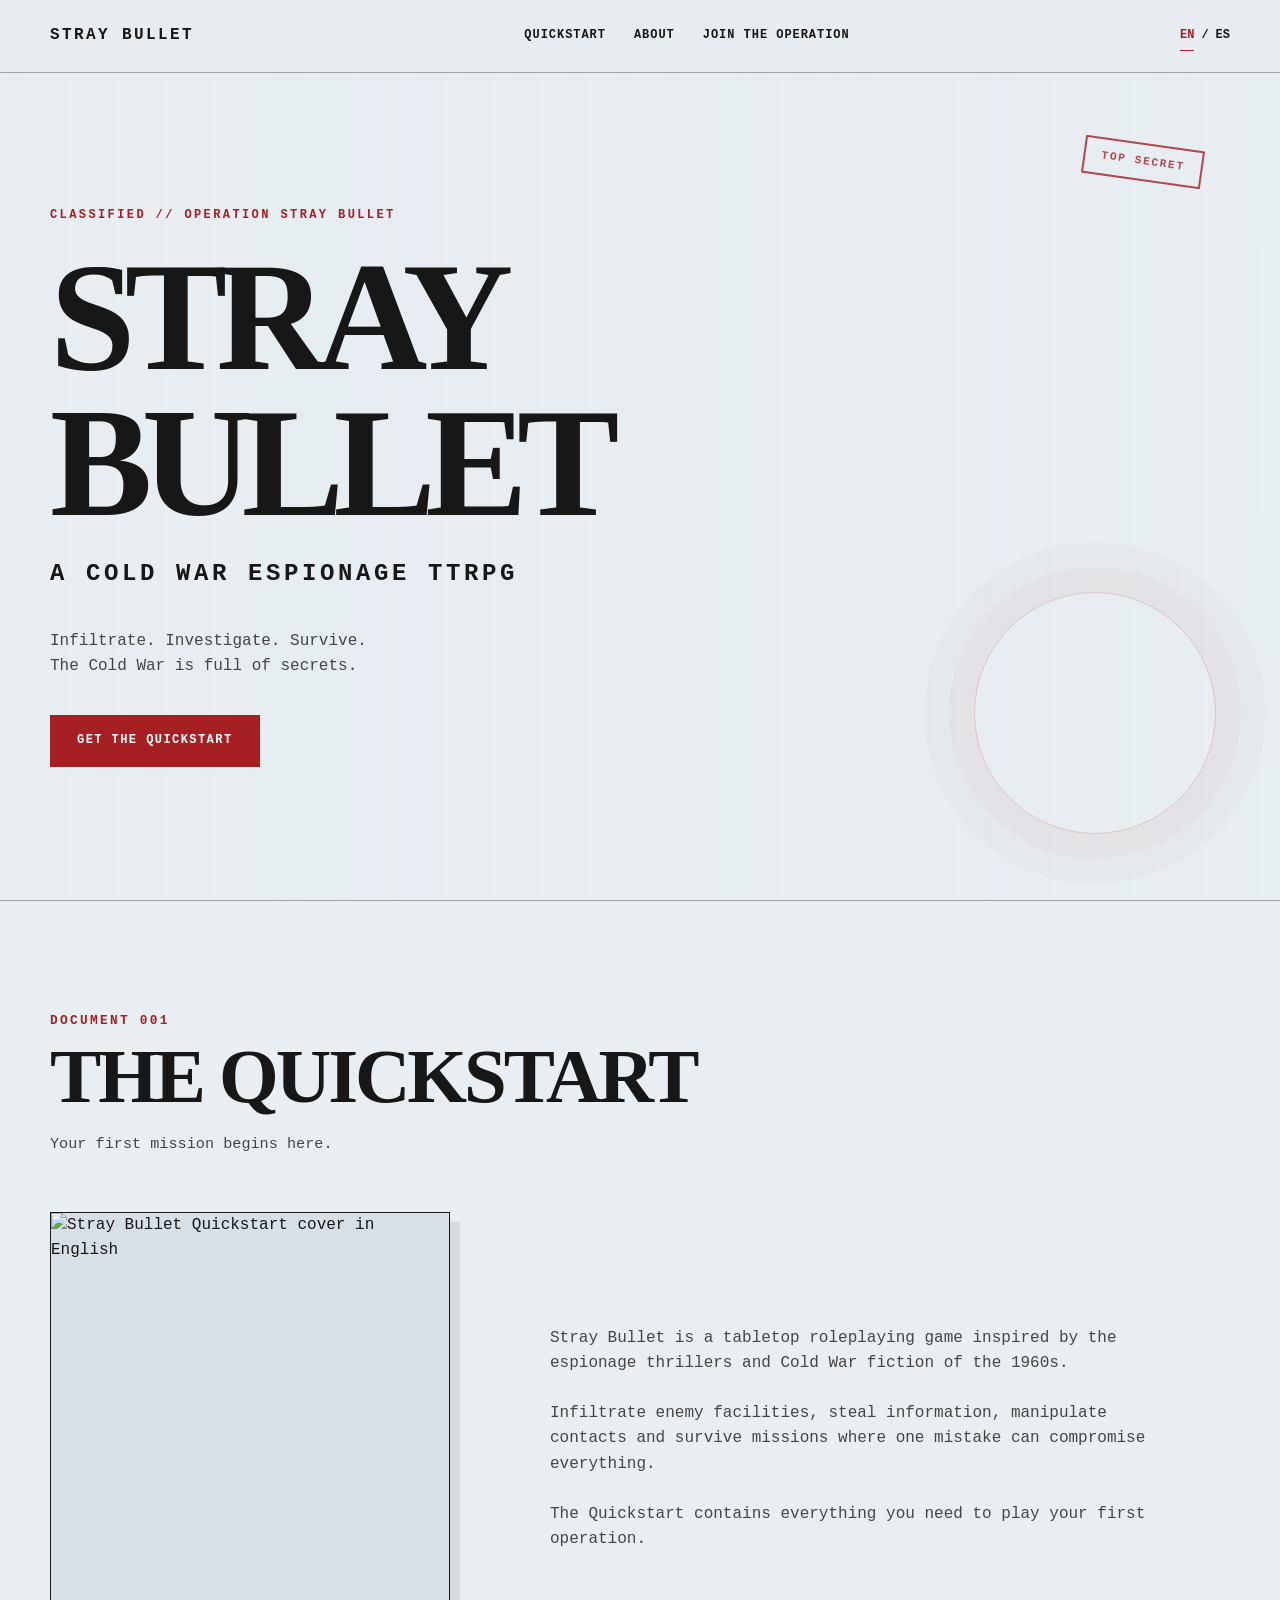
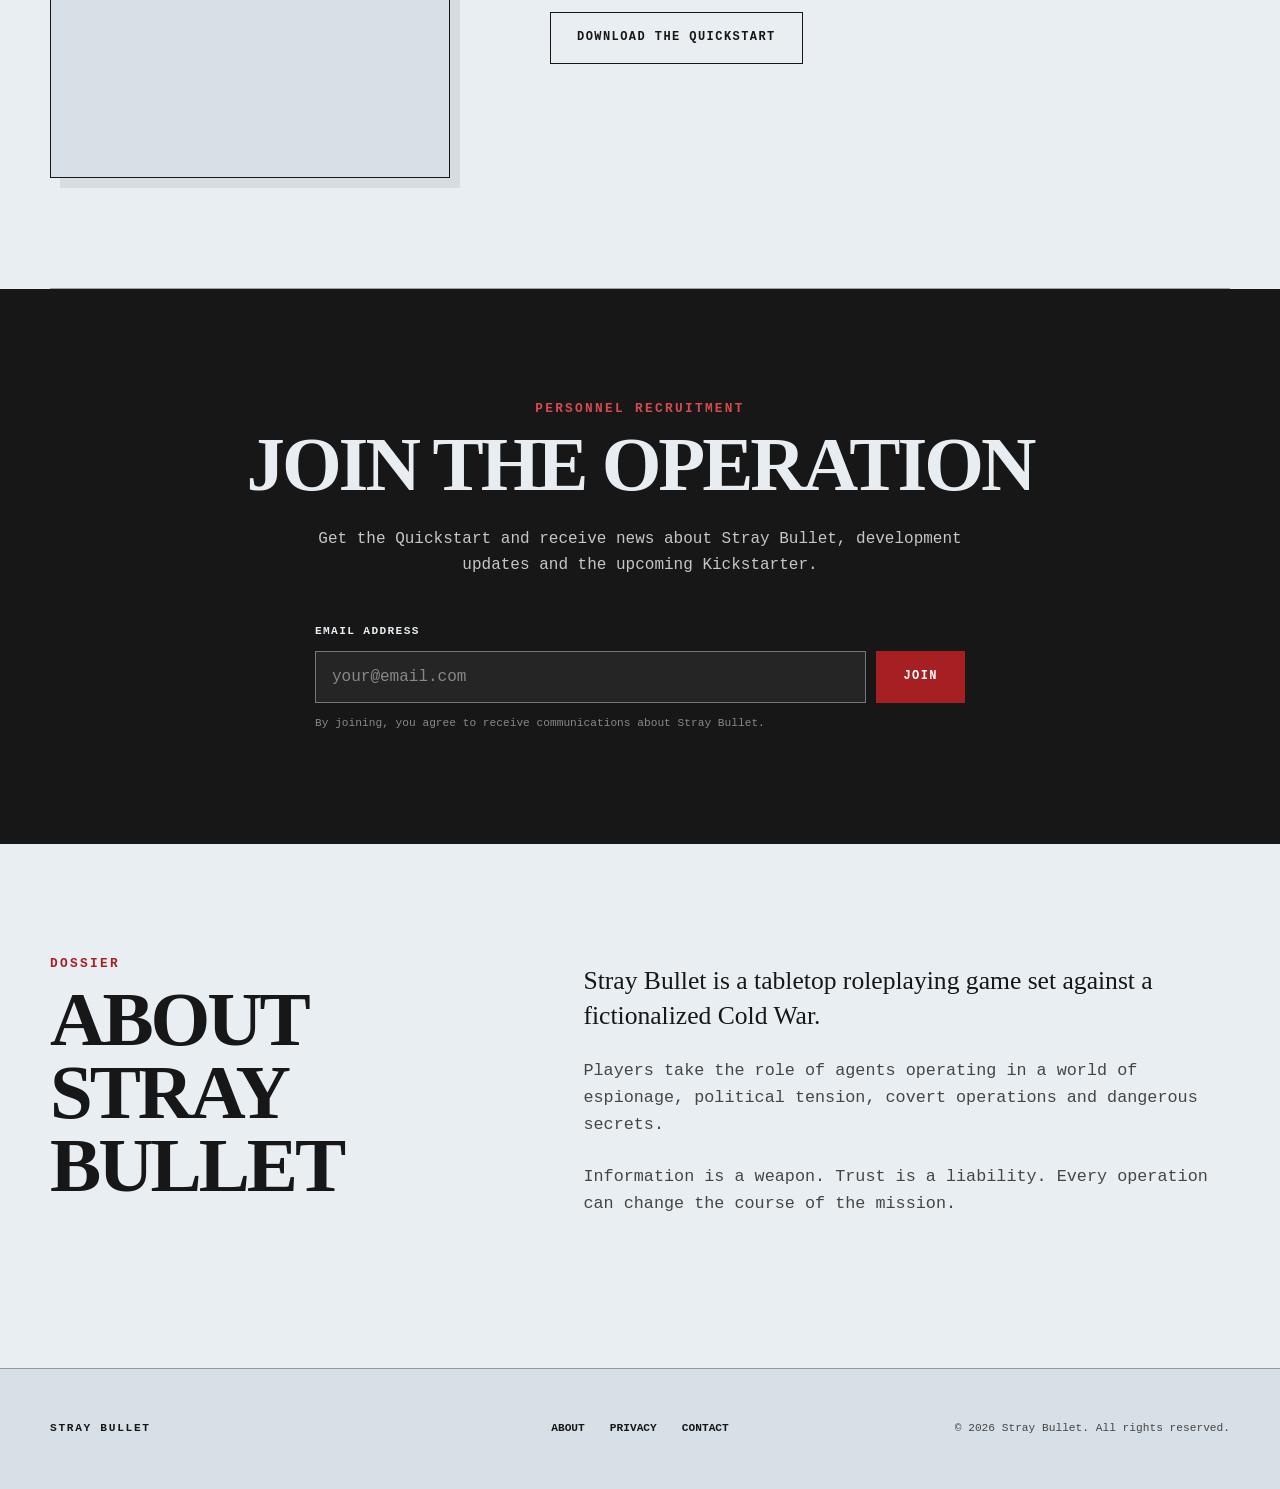
==== index.html @ 3b572eee "page updated" ====
<!DOCTYPE html>
<html lang="en">

<head>

    <meta charset="UTF-8">

    <meta name="viewport"
          content="width=device-width, initial-scale=1.0">

    <title>STRAY BULLET — Cold War Espionage TTRPG</title>

    <meta name="description"
          content="Stray Bullet is a Cold War espionage tabletop roleplaying game about infiltration, intelligence and survival.">

    <link rel="stylesheet" href="style.css">

</head>


<body>


    <!-- =====================================================
         HEADER
    ====================================================== -->

    <header class="site-header">

        <div class="header-inner">

            <a href="#" class="logo">
                STRAY BULLET
            </a>


            <nav class="main-nav">

                <a href="#quickstart"
                   data-i18n="nav.quickstart">
                    QUICKSTART
                </a>

                <a href="#about"
                   data-i18n="nav.about">
                    ABOUT
                </a>

                <a href="#newsletter"
                   data-i18n="nav.newsletter">
                    JOIN THE OPERATION
                </a>

            </nav>


            <div class="language-selector">

                <button type="button"
                        class="language-button active"
                        data-language="en">
                    EN
                </button>

                <span>/</span>

                <button type="button"
                        class="language-button"
                        data-language="es">
                    ES
                </button>

            </div>

        </div>

    </header>



    <!-- =====================================================
         MAIN
    ====================================================== -->

    <main>


        <!-- =================================================
             HERO
        ================================================== -->

        <section class="hero">

            <div class="hero-content">

                <p class="classification"
                   data-i18n="hero.classification">
                    CLASSIFIED // OPERATION STRAY BULLET
                </p>


                <h1>
                    STRAY BULLET
                </h1>


                <p class="hero-subtitle"
                   data-i18n="hero.subtitle">
                    A COLD WAR ESPIONAGE TTRPG
                </p>


                <p class="hero-description"
                   data-i18n="hero.description">
                    Infiltrate. Investigate. Survive.
                    <br>
                    The Cold War is full of secrets.
                </p>


                <a href="#quickstart"
                   class="button button-primary"
                   data-i18n="hero.button">
                    GET THE QUICKSTART
                </a>

            </div>

        </section>



        <!-- =================================================
             QUICKSTART
        ================================================== -->

        <section id="quickstart"
                 class="section quickstart">

            <div class="section-header">

                <p class="section-label"
                   data-i18n="quickstart.label">
                    DOCUMENT 001
                </p>


                <h2 data-i18n="quickstart.title">
                    THE QUICKSTART
                </h2>


                <p data-i18n="quickstart.subtitle">
                    Your first mission begins here.
                </p>

            </div>



            <div class="quickstart-content">


                <div class="quickstart-cover">

                    <img id="quickstart-cover"
                         src="images/portada_sb_ingles.png"
                         alt="Stray Bullet Quickstart">

                </div>



                <div class="quickstart-text">

                    <p data-i18n="quickstart.text1">
                        Stray Bullet is a tabletop roleplaying game
                        inspired by the espionage thrillers and
                        Cold War fiction of the 1960s.
                    </p>


                    <p data-i18n="quickstart.text2">
                        Infiltrate enemy facilities, steal information,
                        manipulate contacts and survive missions where
                        one mistake can compromise everything.
                    </p>


                    <p data-i18n="quickstart.text3">
                        The Quickstart contains everything you need
                        to play your first operation.
                    </p>


                    <a href="#newsletter"
                       class="button button-secondary"
                       data-i18n="quickstart.button">
                        DOWNLOAD THE QUICKSTART
                    </a>

                </div>

            </div>

        </section>



        <!-- =================================================
             NEWSLETTER
        ================================================== -->

        <section id="newsletter"
                 class="section newsletter">

            <div class="newsletter-inner">


                <p class="section-label"
                   data-i18n="newsletter.label">
                    PERSONNEL RECRUITMENT
                </p>


                <h2 data-i18n="newsletter.title">
                    JOIN THE OPERATION
                </h2>


                <p data-i18n="newsletter.description">
                    Get the Quickstart and receive news about
                    Stray Bullet, development updates and the
                    upcoming Kickstarter.
                </p>



                <!--
                    MailerLite form will be added here later.
                -->

                <form class="newsletter-form">


                    <label for="email"
                           data-i18n="newsletter.emailLabel">
                        EMAIL ADDRESS
                    </label>


                    <div class="form-row">

                        <input type="email"
                               id="email"
                               name="email"
                               placeholder="your@email.com"
                               required>


                        <button type="submit"
                                class="button button-primary"
                                data-i18n="newsletter.button">
                            JOIN
                        </button>

                    </div>


                    <small data-i18n="newsletter.privacy">
                        By joining, you agree to receive communications
                        about Stray Bullet.
                    </small>

                </form>

            </div>

        </section>



        <!-- =================================================
             ABOUT
        ================================================== -->

        <section id="about"
                 class="section about">


            <div class="section-header">

                <p class="section-label"
                   data-i18n="about.label">
                    DOSSIER
                </p>


                <h2 data-i18n="about.title">
                    ABOUT STRAY BULLET
                </h2>

            </div>



            <div class="about-content">

                <p data-i18n="about.intro">
                    Stray Bullet is a tabletop roleplaying game
                    set against a fictionalized Cold War.
                </p>


                <p data-i18n="about.text1">
                    Players take the role of agents operating in
                    a world of espionage, political tension,
                    covert operations and dangerous secrets.
                </p>


                <p data-i18n="about.text2">
                    Information is a weapon. Trust is a liability.
                    Every operation can change the course of the mission.
                </p>

            </div>

        </section>

    </main>



    <!-- =====================================================
         FOOTER
    ====================================================== -->

    <footer class="site-footer">

        <div class="footer-inner">


            <p>
                STRAY BULLET
            </p>


            <div class="footer-links">

                <a href="#about"
                   data-i18n="footer.about">
                    ABOUT
                </a>

                <a href="#"
                   data-i18n="footer.privacy">
                    PRIVACY
                </a>

                <a href="#"
                   data-i18n="footer.contact">
                    CONTACT
                </a>

            </div>


            <p class="copyright"
               data-i18n="footer.copyright">
                © 2026 Stray Bullet. All rights reserved.
            </p>

        </div>

    </footer>



    <script src="script.js"></script>

</body>

</html>
---- style.css ----
/* =========================================================
   STRAY BULLET
   Cold War Espionage TTRPG
   ========================================================= */
/* =========================================================
   RESET
   ========================================================= */
* {
    margin: 0;
    padding: 0;
    box-sizing: border-box;
}

html {
    scroll-behavior: smooth;
}

body {
    min-height: 100vh;
    background: linear-gradient( rgba(231, 237, 241, 0.94), rgba(231, 237, 241, 0.94) ), repeating-linear-gradient( 0deg, transparent, transparent 3px, rgba(0, 0, 0, 0.025) 4px );
    color: #171717;
    font-family: "Courier New", Courier, monospace;
    line-height: 1.6;
}

a {
    color: inherit;
    text-decoration: none;
}

button,
input {
    font: inherit;
}


/* =========================================================
   VARIABLES
   ========================================================= */

:root {
    --paper: #e7edf1;
    --paper-dark: #d7e0e6;
    --ink: #171717;
    --ink-light: #454545;
    --red: #a51f23;
    --red-dark: #761619;
    --line: rgba(23, 23, 23, 0.35);
    --max-width: 1180px;
}


/* =========================================================
   GLOBAL
   ========================================================= */

main {
    overflow: hidden;
}

.section {
    width: min( calc(100% - 48px), var(--max-width) );
    margin: 0 auto;
    padding: 110px 0;
}

.section-header {
    margin-bottom: 55px;
}

.section-label {
    margin-bottom: 10px;
    color: var(--red);
    font-size: 0.8rem;
    font-weight: bold;
    letter-spacing: 0.18em;
}

h1,
h2 {
    font-family: Georgia, "Times New Roman", serif;
    font-weight: 900;
    line-height: 0.95;
}

h2 {
    font-size: clamp(2.5rem, 6vw, 5rem);
    letter-spacing: -0.04em;
}

.section-header > p:last-child {
    margin-top: 18px;
    color: var(--ink-light);
    font-size: 0.95rem;
}


/* =========================================================
   HEADER
   ========================================================= */

.site-header {
    position: relative;
    z-index: 10;
    border-bottom: 1px solid var(--line);
    background: rgba(231, 237, 241, 0.96);
}

.header-inner {
    width: min( calc(100% - 48px), var(--max-width) );
    min-height: 72px;
    margin: 0 auto;
    display: flex;
    align-items: center;
    justify-content: space-between;
    gap: 30px;
}

.logo {
    font-weight: bold;
    font-size: 1rem;
    letter-spacing: 0.15em;
}

.main-nav {
    display: flex;
    align-items: center;
    gap: 28px;
    font-size: 0.75rem;
    font-weight: bold;
    letter-spacing: 0.08em;
}

    .main-nav a,
    .language-button {
        position: relative;
    }

        .main-nav a::after,
        .language-selector a::after,
        .language-button::after {
            content: "";
            position: absolute;
            left: 0;
            bottom: -5px;
            width: 0;
            height: 1px;
            background: var(--red);
            transition: width 0.2s ease;
        }

        .main-nav a:hover::after,
        .language-selector a:hover::after,
        .language-button:hover::after,
        .language-button.active::after {
            width: 100%;
        }

.language-selector {
    display: flex;
    align-items: center;
    gap: 7px;
    font-size: 0.75rem;
    font-weight: bold;
}

.language-button {
    padding: 0;
    border: none;
    background: transparent;
    color: inherit;
    font: inherit;
    font-size: inherit;
    font-weight: inherit;
    cursor: pointer;
}

    .language-button.active {
        color: var(--red);
    }


/* =========================================================
   HERO
   ========================================================= */

.hero {
    position: relative;
    min-height: calc(100vh - 72px);
    display: flex;
    align-items: center;
    border-bottom: 1px solid var(--line);
    background: linear-gradient( 90deg, rgba(231, 237, 241, 1) 0%, rgba(231, 237, 241, 0.94) 55%, rgba(231, 237, 241, 0.75) 100% );
}

    .hero::before {
        content: "TOP SECRET";
        position: absolute;
        top: 70px;
        right: 6vw;
        padding: 8px 16px;
        border: 2px solid var(--red);
        color: var(--red);
        font-size: 0.7rem;
        font-weight: bold;
        letter-spacing: 0.15em;
        transform: rotate(8deg);
        opacity: 0.8;
    }

    .hero::after {
        content: "";
        position: absolute;
        right: 5%;
        bottom: 8%;
        width: 240px;
        height: 240px;
        border: 1px solid rgba(165, 31, 35, 0.2);
        border-radius: 50%;
        box-shadow: 0 0 0 25px rgba(165, 31, 35, 0.03), 0 0 0 50px rgba(165, 31, 35, 0.02);
        pointer-events: none;
    }

.hero-content {
    width: min( calc(100% - 48px), var(--max-width) );
    margin: 0 auto;
}

.classification {
    margin-bottom: 20px;
    color: var(--red);
    font-size: 0.75rem;
    font-weight: bold;
    letter-spacing: 0.2em;
}

.hero h1 {
    max-width: 900px;
    font-size: clamp( 4rem, 12vw, 10rem );
    letter-spacing: -0.07em;
}

.hero-subtitle {
    margin-top: 18px;
    font-size: clamp( 1rem, 2vw, 1.5rem );
    font-weight: bold;
    letter-spacing: 0.15em;
}

.hero-description {
    max-width: 500px;
    margin-top: 35px;
    color: var(--ink-light);
    font-size: 1rem;
}


/* =========================================================
   BUTTONS
   ========================================================= */

.button {
    display: inline-flex;
    align-items: center;
    justify-content: center;
    min-height: 52px;
    margin-top: 35px;
    padding: 0 26px;
    border: 1px solid var(--ink);
    font-size: 0.75rem;
    font-weight: bold;
    letter-spacing: 0.12em;
    cursor: pointer;
    transition: background 0.2s ease, color 0.2s ease, transform 0.2s ease;
}

    .button:hover {
        transform: translateY(-2px);
    }

.button-primary {
    background: var(--red);
    border-color: var(--red);
    color: white;
}

    .button-primary:hover {
        background: var(--red-dark);
    }

.button-secondary {
    background: transparent;
    color: var(--ink);
}

    .button-secondary:hover {
        background: var(--ink);
        color: var(--paper);
    }


/* =========================================================
   QUICKSTART
   ========================================================= */

.quickstart {
    border-bottom: 1px solid var(--line);
}

.quickstart-content {
    display: grid;
    grid-template-columns: minmax(250px, 400px) 1fr;
    gap: clamp(40px, 8vw, 100px);
    align-items: center;
}

.quickstart-cover {
    aspect-ratio: 0.707;
    border: 1px solid var(--ink);
    background: var(--paper-dark);
    box-shadow: 10px 10px 0 rgba(23, 23, 23, 0.08);
    overflow: hidden;
}

    .quickstart-cover img {
        display: block;
        width: 100%;
        height: 100%;
        object-fit: cover;
    }

.quickstart-text {
    max-width: 620px;
}

    .quickstart-text p {
        margin-bottom: 24px;
        color: var(--ink-light);
        font-size: 1rem;
    }


/* =========================================================
   NEWSLETTER
   ========================================================= */

.newsletter {
    max-width: none;
    width: 100%;
    border-bottom: 1px solid var(--line);
    background: var(--ink);
    color: var(--paper);
}

.newsletter-inner {
    width: min( calc(100% - 48px), 800px );
    margin: 0 auto;
    text-align: center;
}

.newsletter .section-label {
    color: #d84a4f;
}

.newsletter h2 {
    margin-bottom: 25px;
}

.newsletter-inner > p:not(.section-label) {
    max-width: 650px;
    margin: 0 auto;
    color: #c6c6c6;
}

.newsletter-form {
    max-width: 650px;
    margin: 45px auto 0;
    text-align: left;
}

    .newsletter-form label {
        display: block;
        margin-bottom: 10px;
        font-size: 0.7rem;
        font-weight: bold;
        letter-spacing: 0.12em;
    }

.form-row {
    display: flex;
    gap: 10px;
}

.newsletter-form input {
    flex: 1;
    min-width: 0;
    height: 52px;
    padding: 0 16px;
    border: 1px solid #777;
    background: #252525;
    color: white;
    outline: none;
}

    .newsletter-form input:focus {
        border-color: #d84a4f;
    }

    .newsletter-form input::placeholder {
        color: #888;
    }

.newsletter-form .button {
    margin-top: 0;
    white-space: nowrap;
}

.newsletter-form small {
    display: block;
    margin-top: 12px;
    color: #888;
    font-size: 0.7rem;
}


/* =========================================================
   ABOUT
   ========================================================= */

.about {
    display: grid;
    grid-template-columns: minmax(250px, 0.8fr) minmax(300px, 1.2fr);
    gap: clamp(40px, 8vw, 120px);
}

.about-content {
    max-width: 650px;
    padding-top: 10px;
}

    .about-content p {
        margin-bottom: 25px;
        color: var(--ink-light);
        font-size: 1.05rem;
    }

        .about-content p:first-child {
            color: var(--ink);
            font-family: Georgia, "Times New Roman", serif;
            font-size: 1.6rem;
            line-height: 1.35;
        }


/* =========================================================
   FOOTER
   ========================================================= */

.site-footer {
    border-top: 1px solid var(--line);
    background: var(--paper-dark);
}

.footer-inner {
    width: min( calc(100% - 48px), var(--max-width) );
    min-height: 120px;
    margin: 0 auto;
    display: grid;
    grid-template-columns: 1fr auto 1fr;
    align-items: center;
    gap: 30px;
    font-size: 0.7rem;
}

    .footer-inner > p:first-child {
        font-weight: bold;
        letter-spacing: 0.15em;
    }

.footer-links {
    display: flex;
    gap: 25px;
    font-weight: bold;
}

    .footer-links a:hover {
        color: var(--red);
    }

.copyright {
    color: var(--ink-light);
    text-align: right;
}


/* =========================================================
   RESPONSIVE — TABLET
   ========================================================= */

@media (max-width: 800px) {

    .header-inner {
        flex-wrap: wrap;
        padding: 18px 0;
    }

    .main-nav {
        order: 3;
        width: 100%;
        justify-content: center;
        padding-top: 10px;
    }

    .quickstart-content {
        grid-template-columns: 1fr;
        max-width: 600px;
    }

    .quickstart-cover {
        width: min(100%, 350px);
        margin: 0 auto;
    }

    .about {
        grid-template-columns: 1fr;
    }

    .footer-inner {
        grid-template-columns: 1fr;
        padding: 30px 0;
        text-align: center;
    }

    .footer-links {
        justify-content: center;
    }

    .copyright {
        text-align: center;
    }
}


/* =========================================================
   RESPONSIVE — MOBILE
   ========================================================= */

@media (max-width: 550px) {

    .section {
        width: min( calc(100% - 32px), var(--max-width) );
        padding: 75px 0;
    }

    .header-inner {
        width: calc(100% - 32px);
        gap: 15px;
    }

    .main-nav {
        gap: 16px;
        font-size: 0.65rem;
    }

    .language-selector {
        font-size: 0.65rem;
    }

    .hero {
        min-height: 80vh;
    }

    .hero-content {
        width: calc(100% - 32px);
    }

    .hero h1 {
        font-size: clamp( 3.5rem, 18vw, 6rem );
    }

    .hero-subtitle {
        font-size: 0.85rem;
        line-height: 1.5;
    }

    .hero-description {
        font-size: 0.9rem;
    }

    .hero::before {
        top: 30px;
        right: 20px;
        font-size: 0.55rem;
    }

    .hero::after {
        width: 150px;
        height: 150px;
        right: -30px;
        bottom: 30px;
    }

    h2 {
        font-size: 2.8rem;
    }

    .form-row {
        flex-direction: column;
    }

    .newsletter-form .button {
        width: 100%;
    }

    .footer-links {
        flex-wrap: wrap;
    }
}
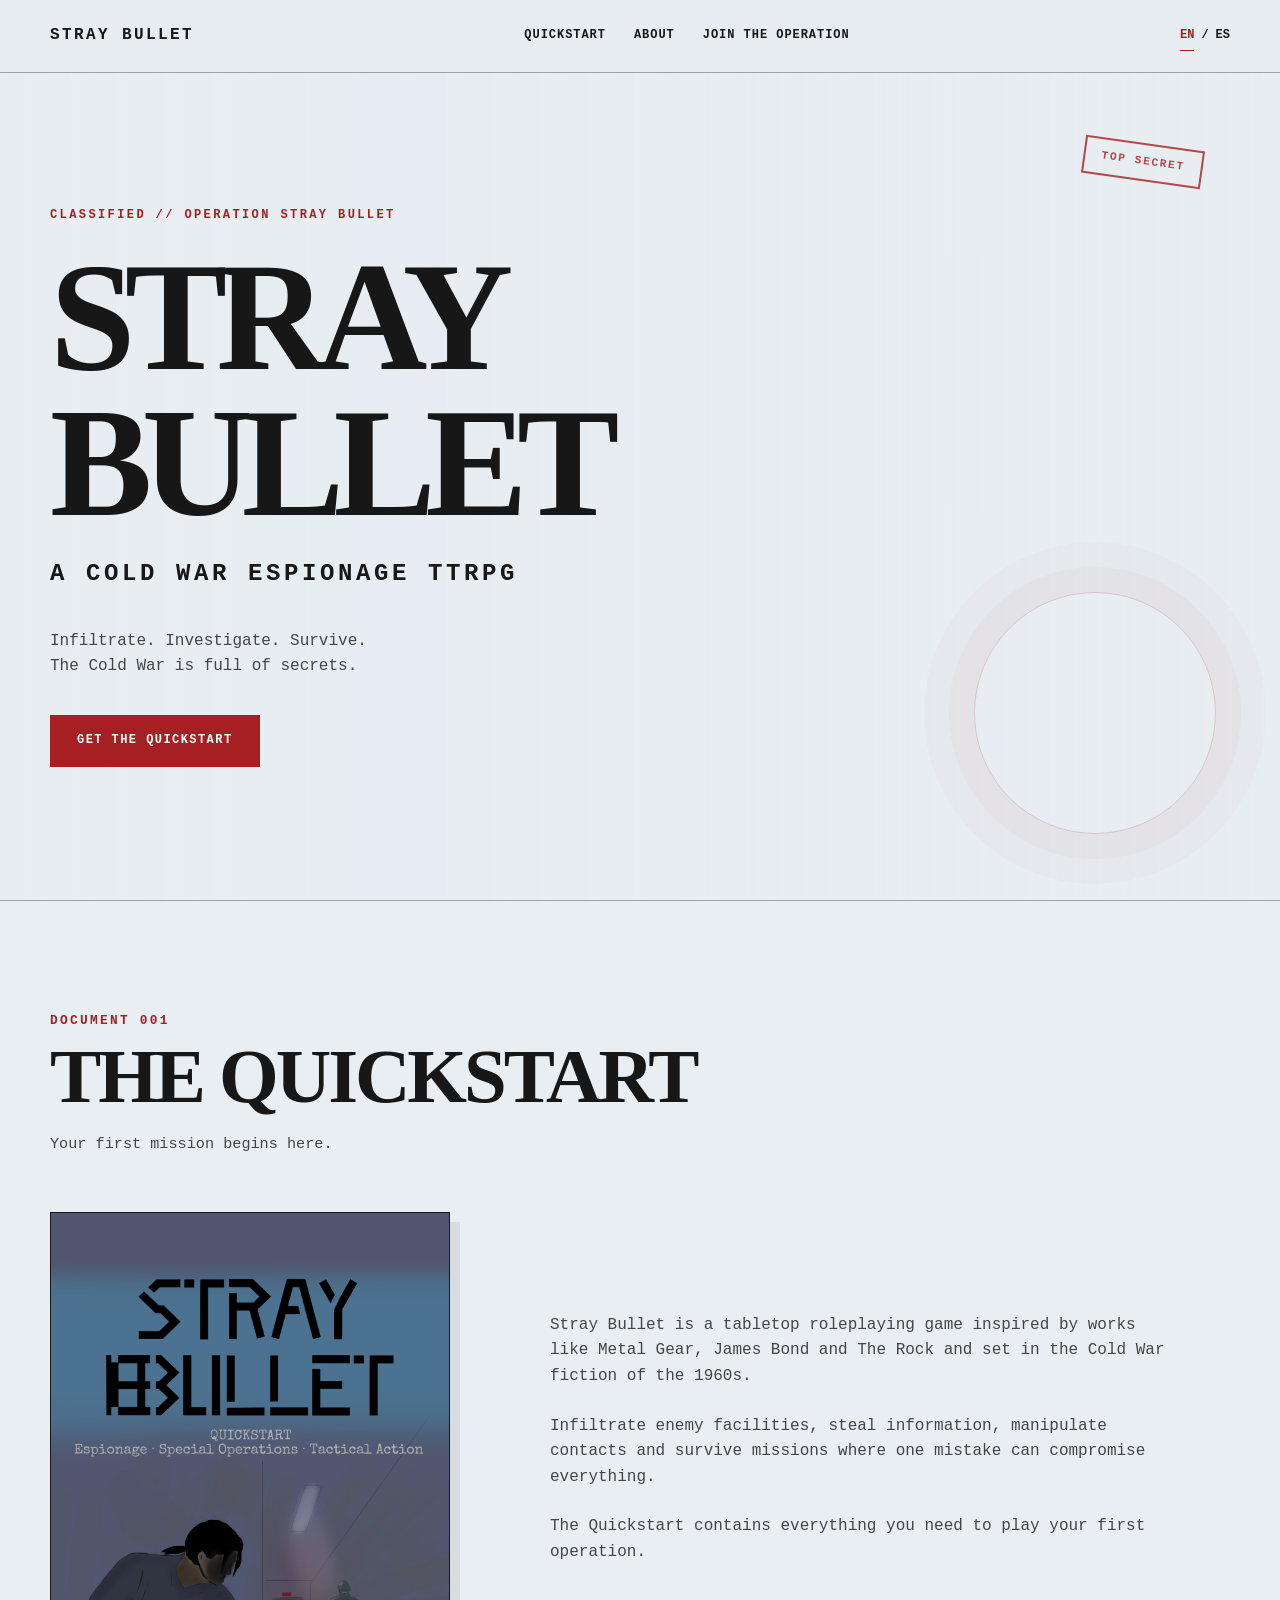
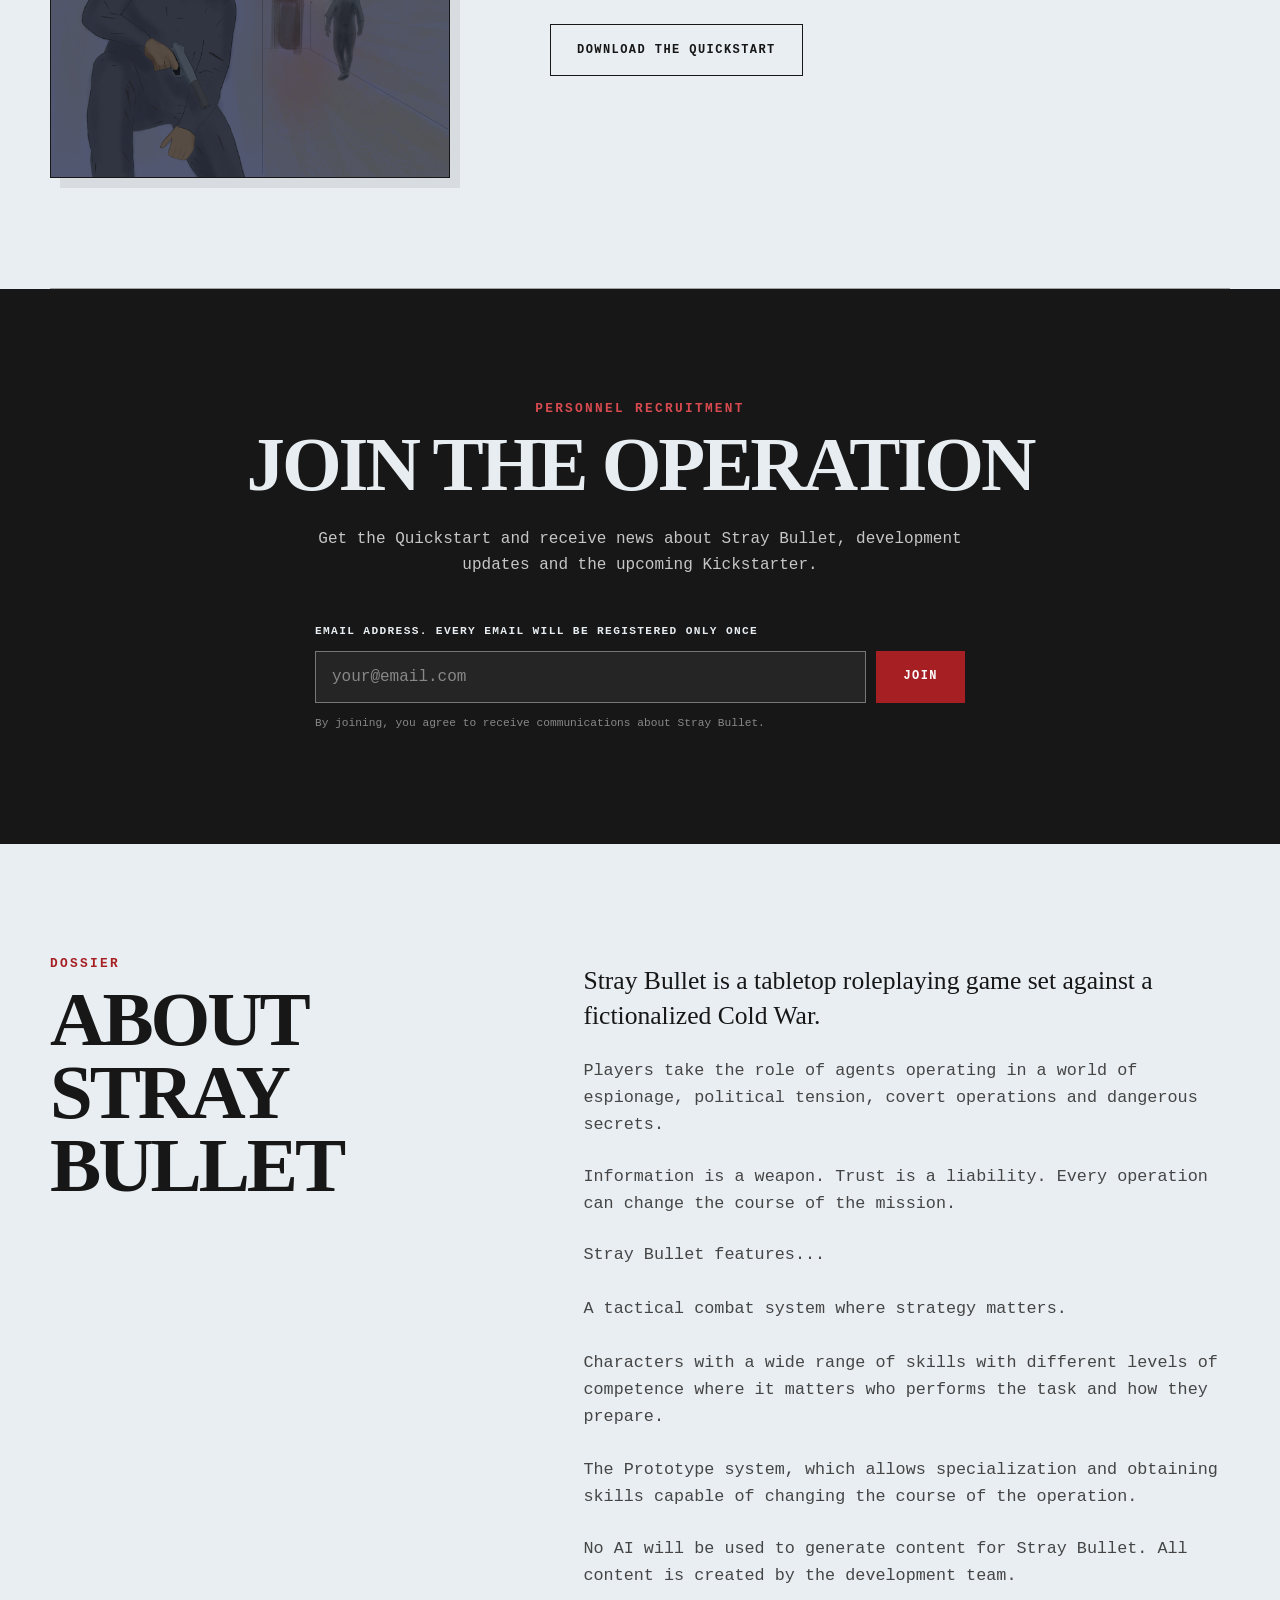
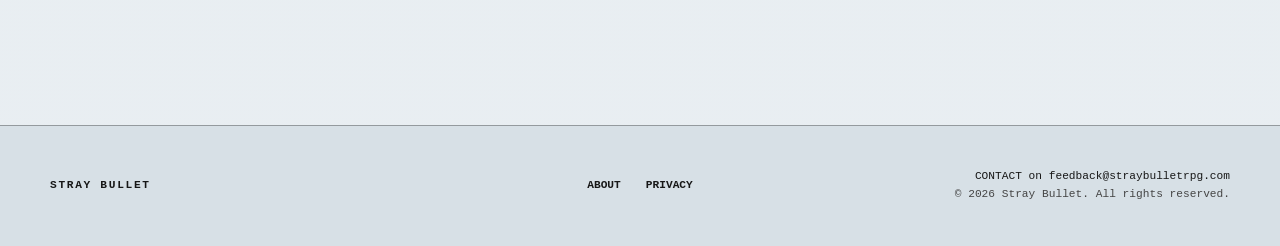
==== commit 2c081d37: "Updated info" ====
--- a/index.html
+++ b/index.html
@@ -325,6 +325,19 @@
                     Every operation can change the course of the mission.
                 </p>
 
+                <p data-i18n="about.text3">
+                    Stray Bullet features a tactical combat system, characters with a wide range of skills with different levels 
+                    of competence where it matters who performs the task and how they prepare, and the Prototype system, which 
+                    allows specialization and obtaining skills capable of changing the course of the operation.Stray Bullet features 
+                    a tactical combat system, characters with a wide range of skills with different levels of competence where it 
+                    matters who performs the task and how they prepare, and the Prototype system, which allows specialization and 
+                    obtaining skills capable of changing the course of the operation.
+                </p>
+
+                <p data-i18n="about.text4">
+                    No se usará IA para generar contenido para Stray Bullet. Todo el contenido es creado por el equipo de desarrollo.
+                </p>
+
             </div>
 
         </section>
@@ -359,18 +372,19 @@
                     PRIVACY
                 </a>
 
-                <a href="#"
-                   data-i18n="footer.contact">
-                    CONTACT
-                </a>
-
-            </div>
-
-
-            <p class="copyright"
-               data-i18n="footer.copyright">
-                © 2026 Stray Bullet. All rights reserved.
-            </p>
+
+            </div>
+                <div style="text-align:right">
+                    <p class="contact"
+                       data-i18n="footer.contact">
+                        CONTACT on feedback@straybulletrpg.com
+                    </p>
+
+                    <p class="copyright"
+                       data-i18n="footer.copyright">
+                        © 2026 Stray Bullet. All rights reserved.
+                    </p>
+                </div>
 
         </div>
 
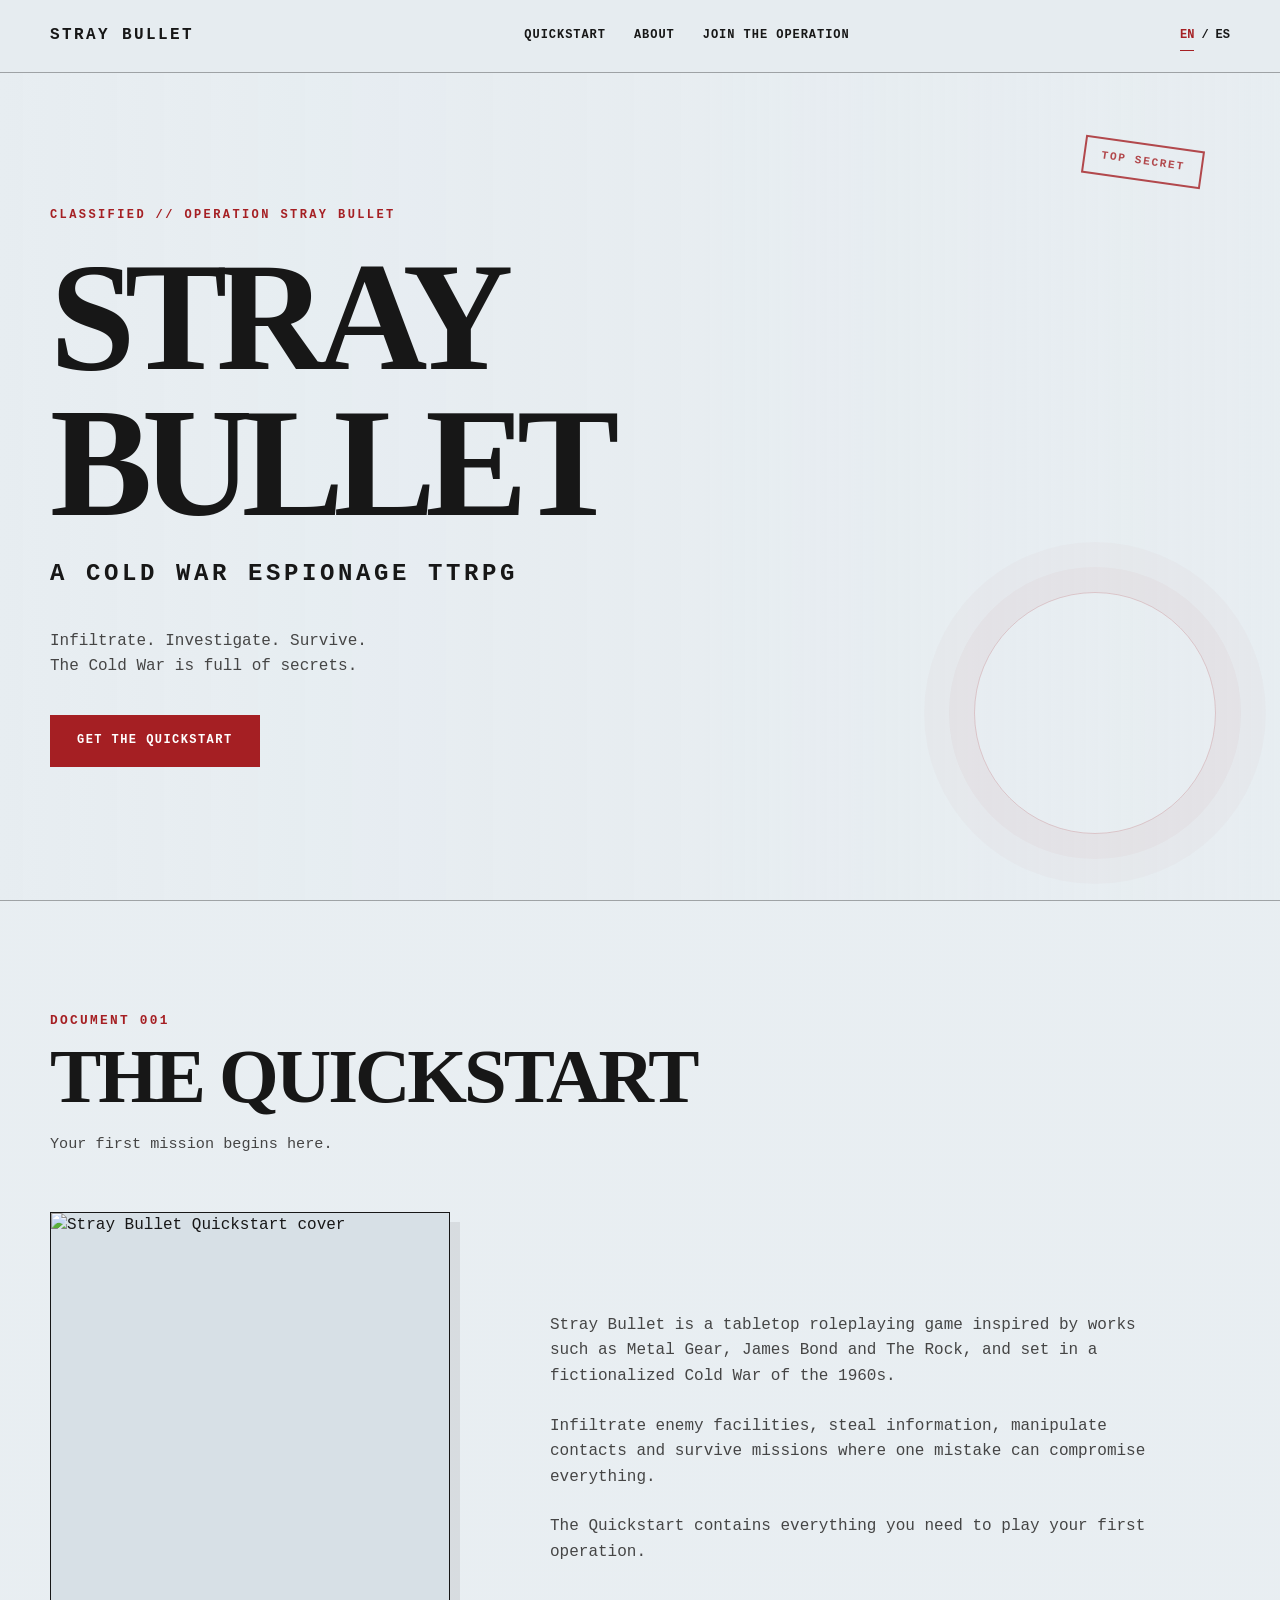
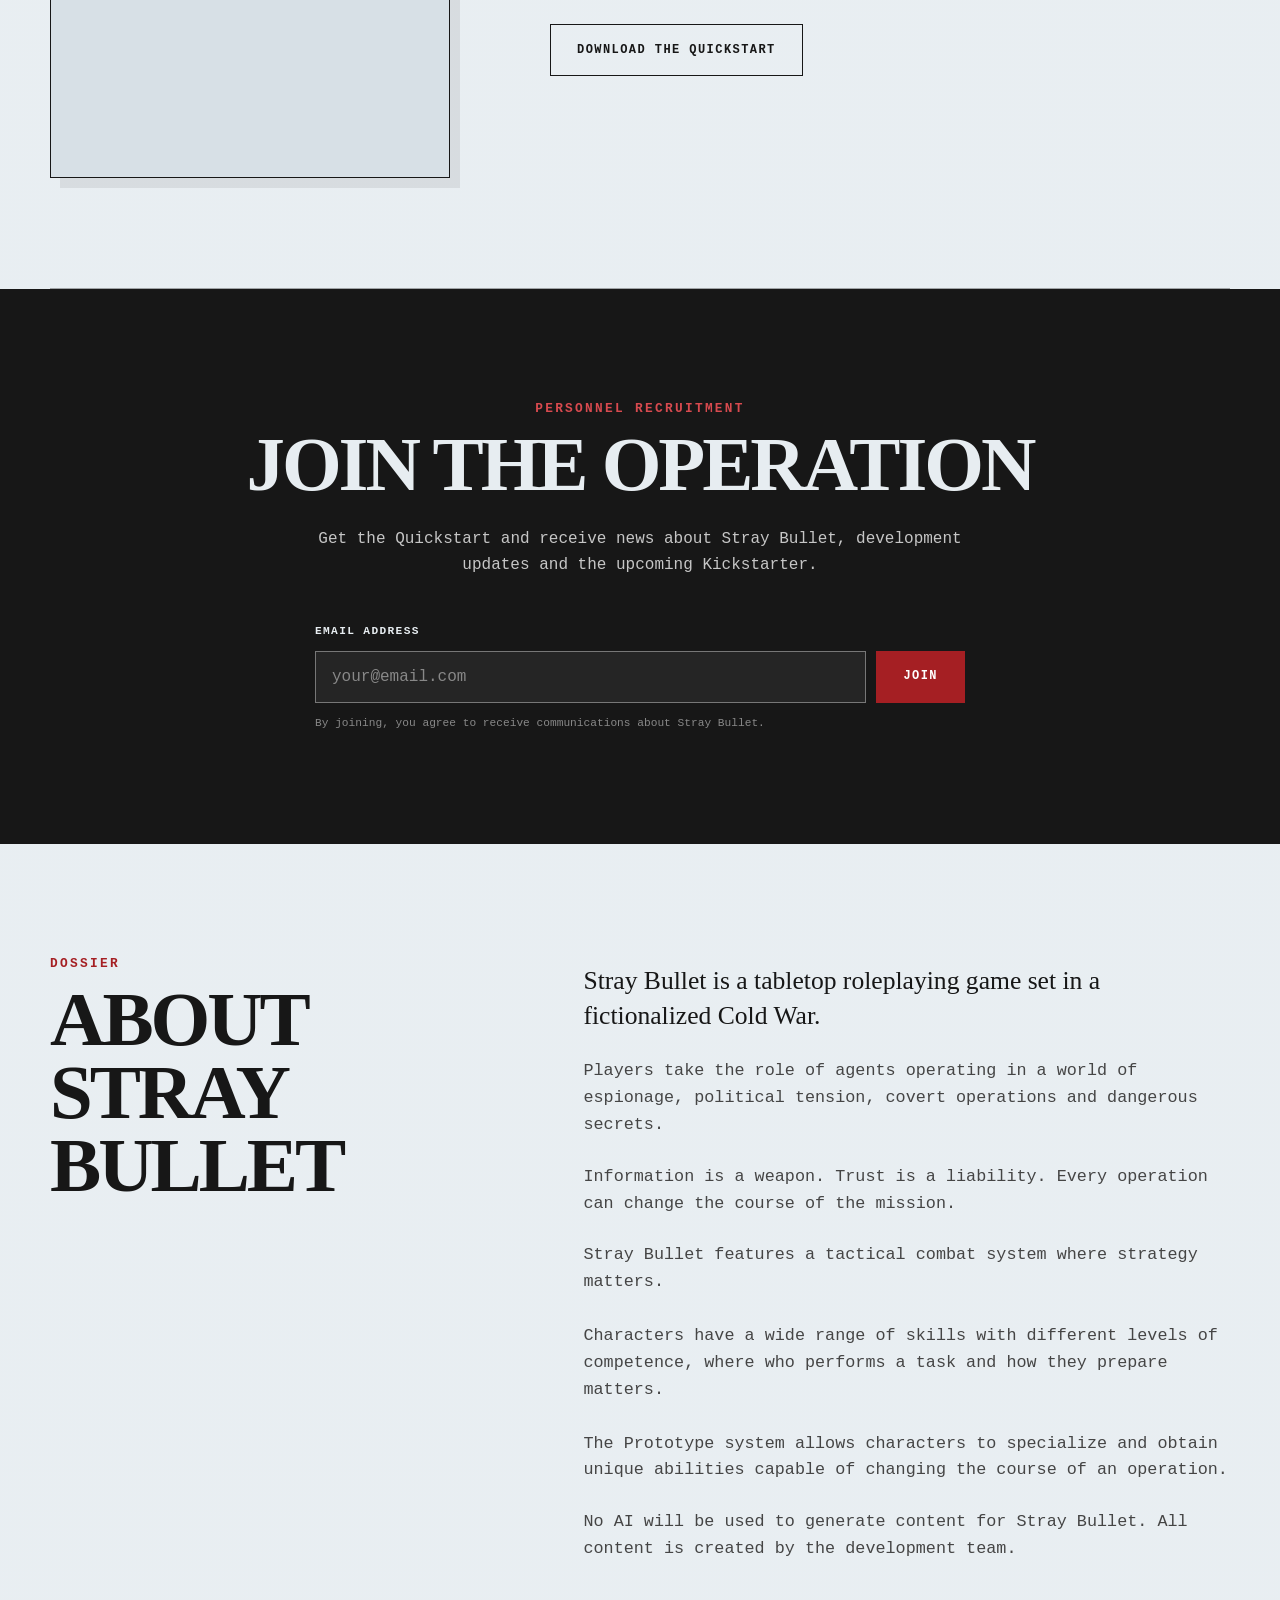
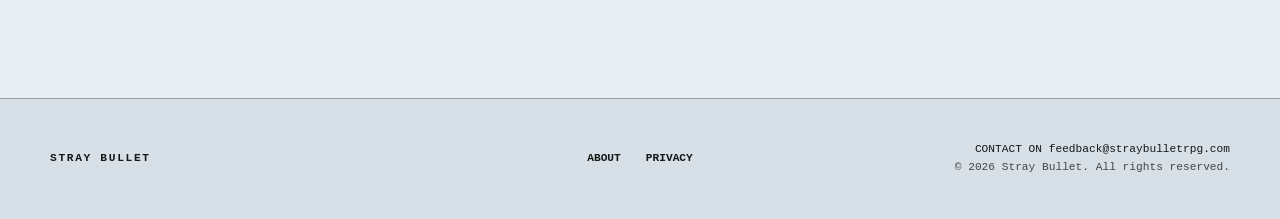
==== commit 4962951d: "updated to two index with different languages" ====
--- a/index.html
+++ b/index.html
@@ -1,4 +1,3 @@
-
 <!DOCTYPE html>
 <html lang="en">
 
@@ -9,12 +8,28 @@
     <meta name="viewport"
           content="width=device-width, initial-scale=1.0">
 
-    <title>STRAY BULLET — Cold War Espionage TTRPG</title>
+    <title>Stray Bullet | Cold War Espionage & Infiltration TTRPG</title>
 
     <meta name="description"
-          content="Stray Bullet is a Cold War espionage tabletop roleplaying game about infiltration, intelligence and survival.">
-
-    <link rel="stylesheet" href="style.css">
+          content="Stray Bullet is a Cold War espionage and infiltration tabletop roleplaying game inspired by tactical spy fiction. Download the free Quickstart.">
+
+    <link rel="canonical"
+          href="https://straybulletrpg.com/">
+
+    <link rel="alternate"
+          hreflang="en"
+          href="https://straybulletrpg.com/">
+
+    <link rel="alternate"
+          hreflang="es"
+          href="https://straybulletrpg.com/es/">
+
+    <link rel="alternate"
+          hreflang="x-default"
+          href="https://straybulletrpg.com/">
+
+    <link rel="stylesheet"
+          href="style.css">
 
 </head>
 
@@ -30,25 +45,23 @@
 
         <div class="header-inner">
 
-            <a href="#" class="logo">
+            <a href="./"
+               class="logo">
                 STRAY BULLET
             </a>
 
 
             <nav class="main-nav">
 
-                <a href="#quickstart"
-                   data-i18n="nav.quickstart">
+                <a href="#quickstart">
                     QUICKSTART
                 </a>
 
-                <a href="#about"
-                   data-i18n="nav.about">
+                <a href="#about">
                     ABOUT
                 </a>
 
-                <a href="#newsletter"
-                   data-i18n="nav.newsletter">
+                <a href="#newsletter">
                     JOIN THE OPERATION
                 </a>
 
@@ -57,19 +70,17 @@
 
             <div class="language-selector">
 
-                <button type="button"
-                        class="language-button active"
-                        data-language="en">
+                <a href="./"
+                   class="language-button active">
                     EN
-                </button>
+                </a>
 
                 <span>/</span>
 
-                <button type="button"
-                        class="language-button"
-                        data-language="es">
+                <a href="es/"
+                   class="language-button">
                     ES
-                </button>
+                </a>
 
             </div>
 
@@ -94,8 +105,7 @@
 
             <div class="hero-content">
 
-                <p class="classification"
-                   data-i18n="hero.classification">
+                <p class="classification">
                     CLASSIFIED // OPERATION STRAY BULLET
                 </p>
 
@@ -105,14 +115,12 @@
                 </h1>
 
 
-                <p class="hero-subtitle"
-                   data-i18n="hero.subtitle">
+                <p class="hero-subtitle">
                     A COLD WAR ESPIONAGE TTRPG
                 </p>
 
 
-                <p class="hero-description"
-                   data-i18n="hero.description">
+                <p class="hero-description">
                     Infiltrate. Investigate. Survive.
                     <br>
                     The Cold War is full of secrets.
@@ -120,8 +128,7 @@
 
 
                 <a href="#quickstart"
-                   class="button button-primary"
-                   data-i18n="hero.button">
+                   class="button button-primary">
                     GET THE QUICKSTART
                 </a>
 
@@ -140,18 +147,17 @@
 
             <div class="section-header">
 
-                <p class="section-label"
-                   data-i18n="quickstart.label">
+                <p class="section-label">
                     DOCUMENT 001
                 </p>
 
 
-                <h2 data-i18n="quickstart.title">
+                <h2>
                     THE QUICKSTART
                 </h2>
 
 
-                <p data-i18n="quickstart.subtitle">
+                <p>
                     Your first mission begins here.
                 </p>
 
@@ -165,8 +171,8 @@
                 <div class="quickstart-cover">
 
                     <img id="quickstart-cover"
-                         src="images/portada_sb_ingles.png"
-                         alt="Stray Bullet Quickstart">
+                         src="images/portada_sb_english.png"
+                         alt="Stray Bullet Quickstart cover">
 
                 </div>
 
@@ -174,29 +180,29 @@
 
                 <div class="quickstart-text">
 
-                    <p data-i18n="quickstart.text1">
+                    <p>
                         Stray Bullet is a tabletop roleplaying game
-                        inspired by the espionage thrillers and
-                        Cold War fiction of the 1960s.
+                        inspired by works such as Metal Gear, James Bond
+                        and The Rock, and set in a fictionalized Cold War
+                        of the 1960s.
                     </p>
 
 
-                    <p data-i18n="quickstart.text2">
+                    <p>
                         Infiltrate enemy facilities, steal information,
                         manipulate contacts and survive missions where
                         one mistake can compromise everything.
                     </p>
 
 
-                    <p data-i18n="quickstart.text3">
+                    <p>
                         The Quickstart contains everything you need
                         to play your first operation.
                     </p>
 
 
                     <a href="#newsletter"
-                       class="button button-secondary"
-                       data-i18n="quickstart.button">
+                       class="button button-secondary">
                         DOWNLOAD THE QUICKSTART
                     </a>
 
@@ -218,18 +224,17 @@
             <div class="newsletter-inner">
 
 
-                <p class="section-label"
-                   data-i18n="newsletter.label">
+                <p class="section-label">
                     PERSONNEL RECRUITMENT
                 </p>
 
 
-                <h2 data-i18n="newsletter.title">
+                <h2>
                     JOIN THE OPERATION
                 </h2>
 
 
-                <p data-i18n="newsletter.description">
+                <p>
                     Get the Quickstart and receive news about
                     Stray Bullet, development updates and the
                     upcoming Kickstarter.
@@ -237,15 +242,9 @@
 
 
 
-                <!--
-                    MailerLite form will be added here later.
-                -->
-
                 <form class="newsletter-form">
 
-
-                    <label for="email"
-                           data-i18n="newsletter.emailLabel">
+                    <label for="email">
                         EMAIL ADDRESS
                     </label>
 
@@ -260,18 +259,18 @@
 
 
                         <button type="submit"
-                                class="button button-primary"
-                                data-i18n="newsletter.button">
+                                class="button button-primary">
                             JOIN
                         </button>
 
                     </div>
 
 
-                    <small data-i18n="newsletter.privacy">
+                    <small>
                         By joining, you agree to receive communications
                         about Stray Bullet.
                     </small>
+                    <p id="newsletter-message" aria-live="polite"></p>
 
                 </form>
 
@@ -291,13 +290,12 @@
 
             <div class="section-header">
 
-                <p class="section-label"
-                   data-i18n="about.label">
+                <p class="section-label">
                     DOSSIER
                 </p>
 
 
-                <h2 data-i18n="about.title">
+                <h2>
                     ABOUT STRAY BULLET
                 </h2>
 
@@ -307,35 +305,42 @@
 
             <div class="about-content">
 
-                <p data-i18n="about.intro">
+                <p>
                     Stray Bullet is a tabletop roleplaying game
-                    set against a fictionalized Cold War.
-                </p>
-
-
-                <p data-i18n="about.text1">
+                    set in a fictionalized Cold War.
+                </p>
+
+
+                <p>
                     Players take the role of agents operating in
                     a world of espionage, political tension,
                     covert operations and dangerous secrets.
                 </p>
 
 
-                <p data-i18n="about.text2">
+                <p>
                     Information is a weapon. Trust is a liability.
                     Every operation can change the course of the mission.
                 </p>
 
-                <p data-i18n="about.text3">
-                    Stray Bullet features a tactical combat system, characters with a wide range of skills with different levels 
-                    of competence where it matters who performs the task and how they prepare, and the Prototype system, which 
-                    allows specialization and obtaining skills capable of changing the course of the operation.Stray Bullet features 
-                    a tactical combat system, characters with a wide range of skills with different levels of competence where it 
-                    matters who performs the task and how they prepare, and the Prototype system, which allows specialization and 
-                    obtaining skills capable of changing the course of the operation.
-                </p>
-
-                <p data-i18n="about.text4">
-                    No se usará IA para generar contenido para Stray Bullet. Todo el contenido es creado por el equipo de desarrollo.
+
+                <p>
+                    Stray Bullet features a tactical combat system
+                    where strategy matters.<br><br>
+
+                    Characters have a wide range of skills with different
+                    levels of competence, where who performs a task and
+                    how they prepare matters.<br><br>
+
+                    The Prototype system allows characters to specialize
+                    and obtain unique abilities capable of changing the
+                    course of an operation.
+                </p>
+
+
+                <p>
+                    No AI will be used to generate content for Stray Bullet.
+                    All content is created by the development team.
                 </p>
 
             </div>
@@ -362,29 +367,29 @@
 
             <div class="footer-links">
 
-                <a href="#about"
-                   data-i18n="footer.about">
+                <a href="#about">
                     ABOUT
                 </a>
 
-                <a href="#"
-                   data-i18n="footer.privacy">
+                <a href="#">
                     PRIVACY
                 </a>
 
-
-            </div>
-                <div style="text-align:right">
-                    <p class="contact"
-                       data-i18n="footer.contact">
-                        CONTACT on feedback@straybulletrpg.com
-                    </p>
-
-                    <p class="copyright"
-                       data-i18n="footer.copyright">
-                        © 2026 Stray Bullet. All rights reserved.
-                    </p>
-                </div>
+            </div>
+
+
+            <div style="text-align:right">
+
+                <p class="contact">
+                    CONTACT ON feedback@straybulletrpg.com
+                </p>
+
+
+                <p class="copyright">
+                    © 2026 Stray Bullet. All rights reserved.
+                </p>
+
+            </div>
 
         </div>
 
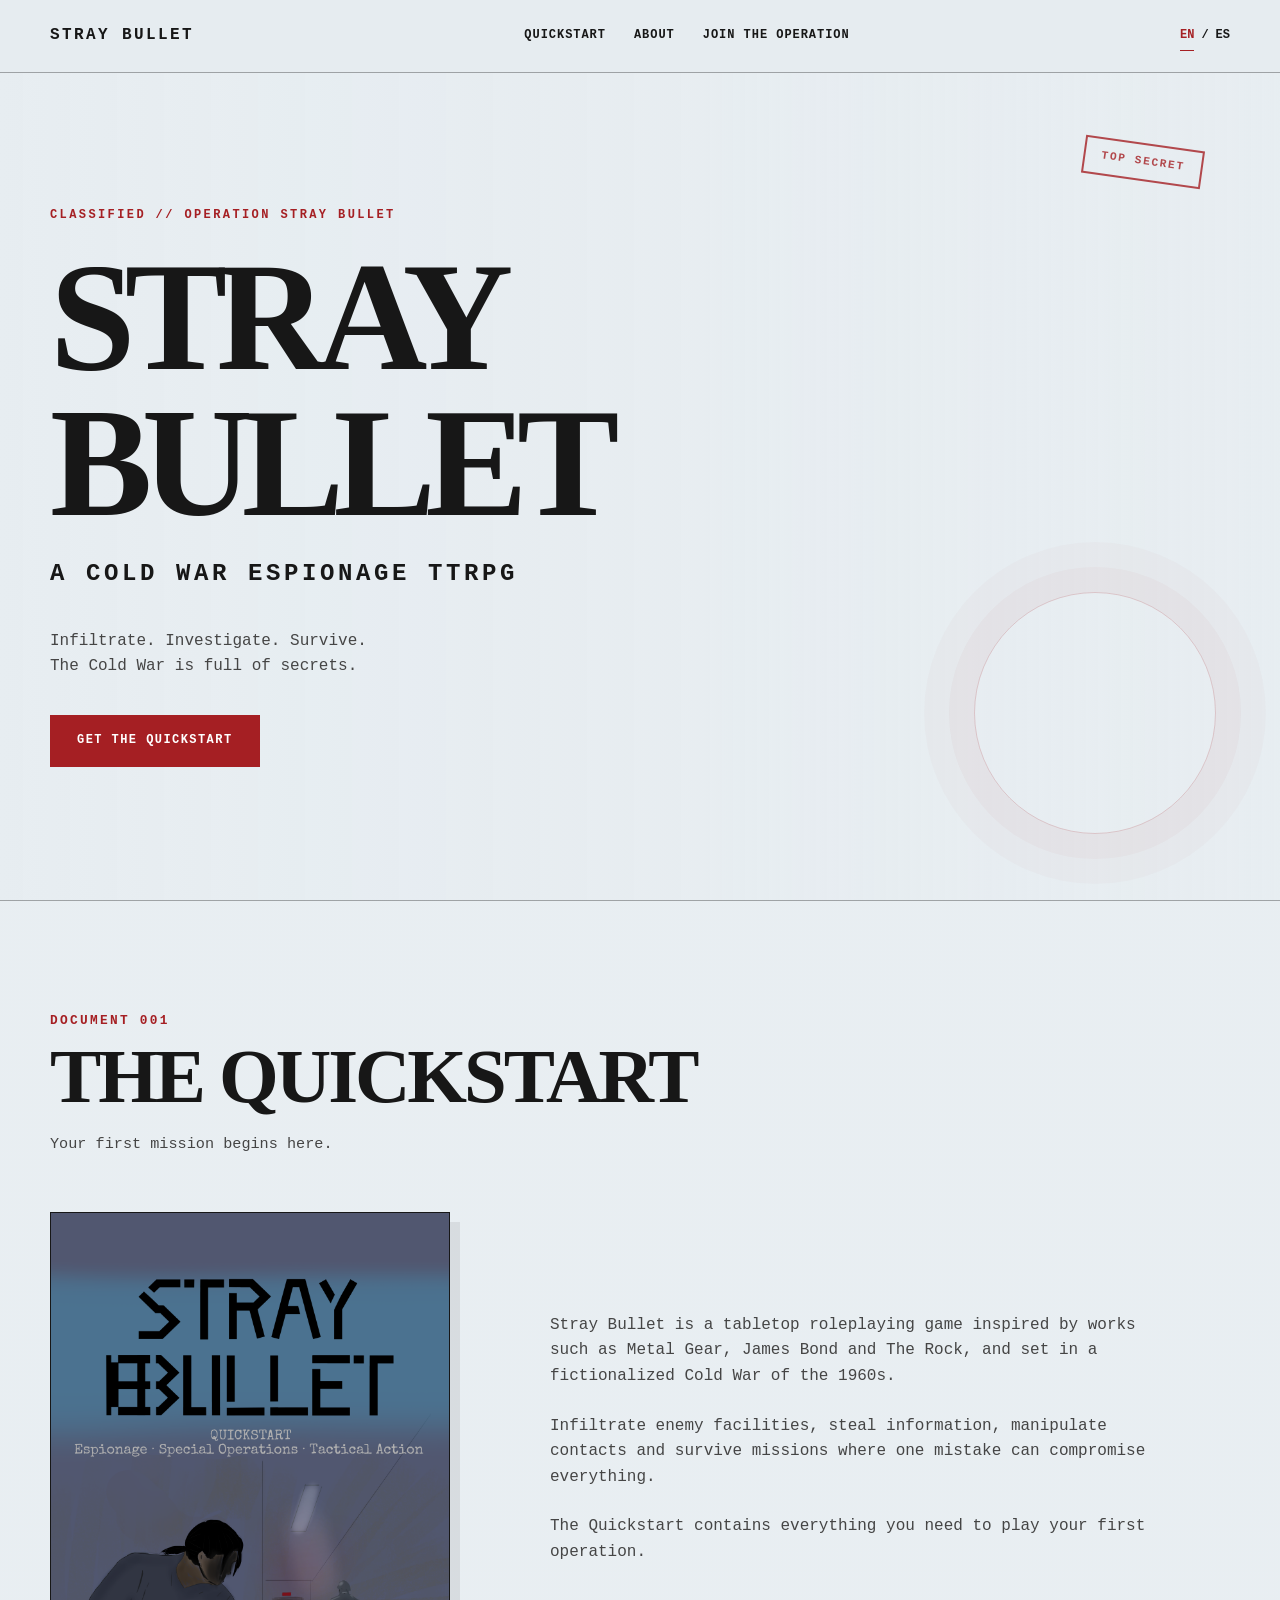
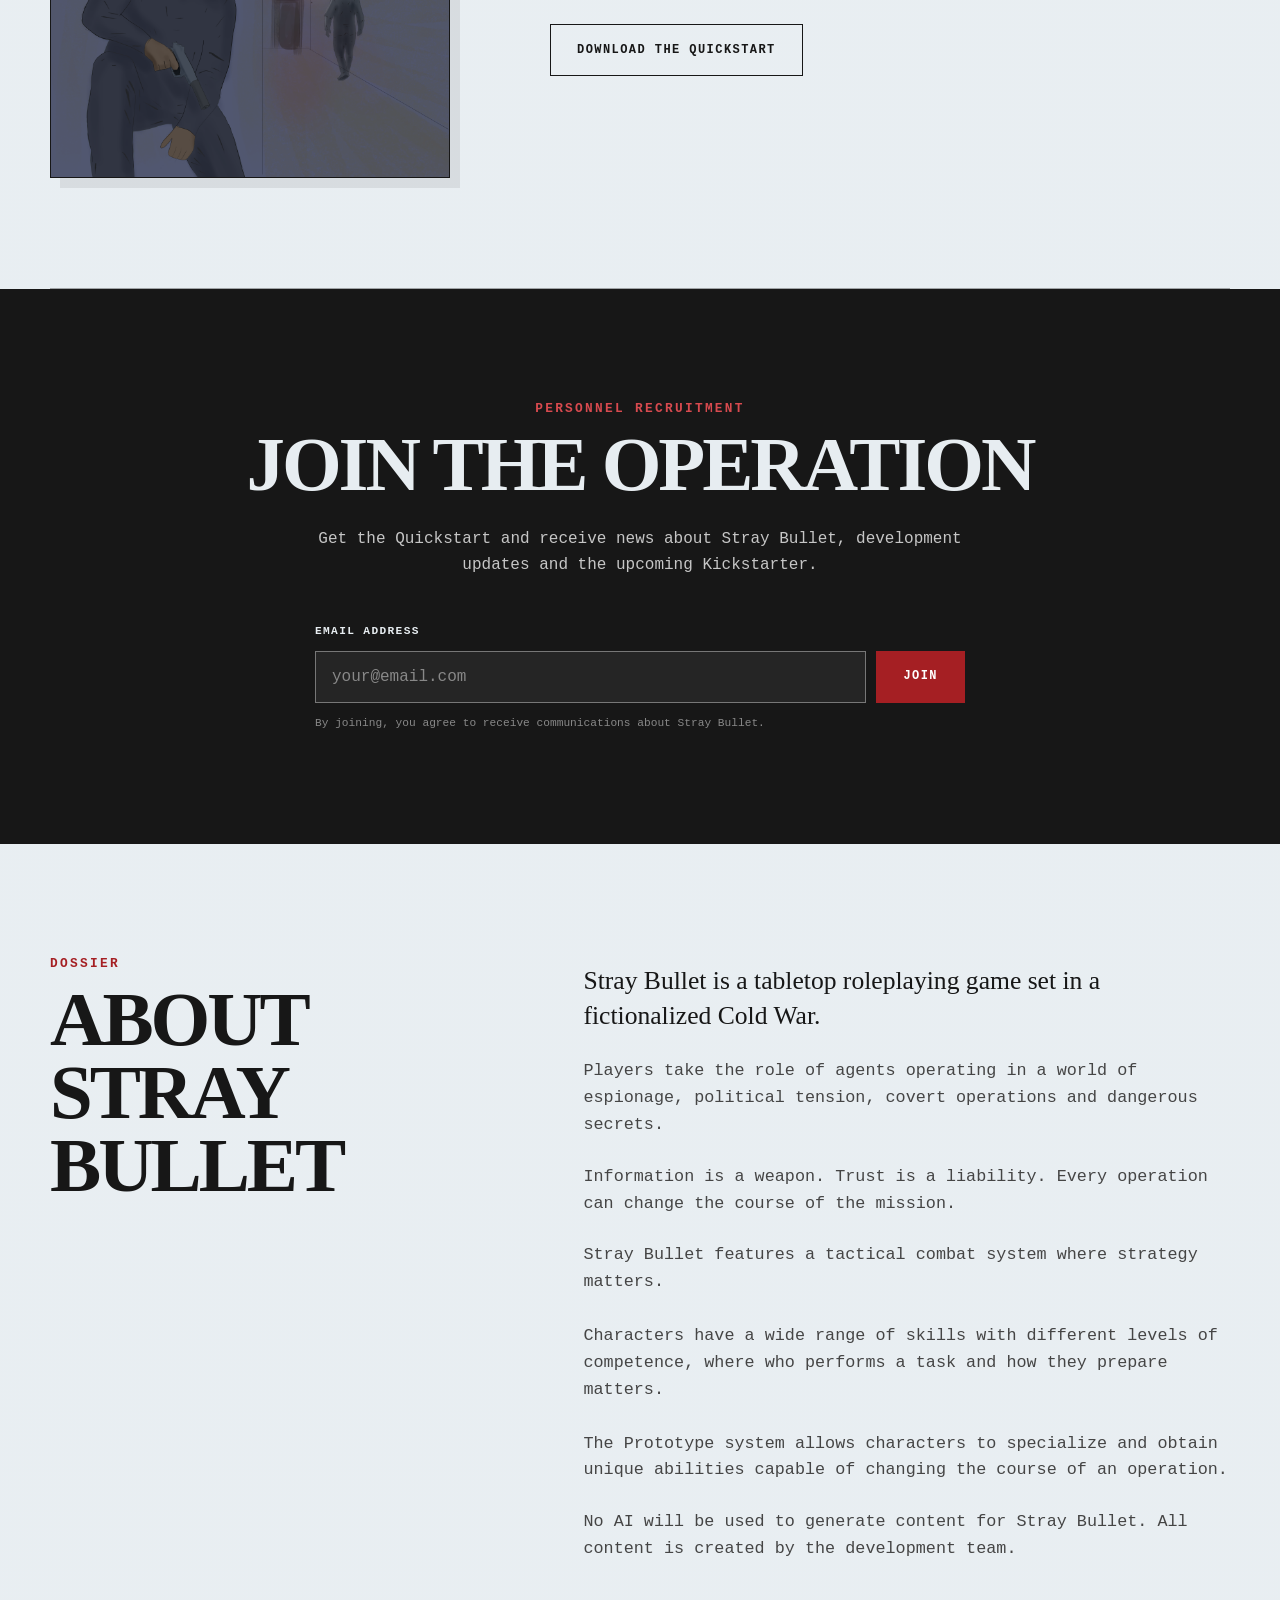
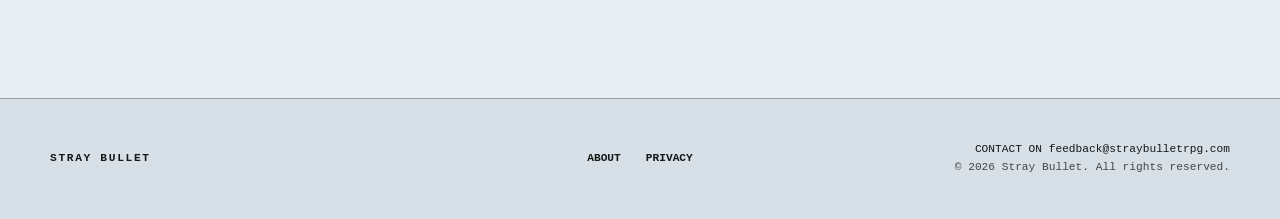
==== commit 18c8fac8: "fixed english name cover" ====
--- a/index.html
+++ b/index.html
@@ -171,7 +171,7 @@
                 <div class="quickstart-cover">
 
                     <img id="quickstart-cover"
-                         src="images/portada_sb_english.png"
+                         src="images/portada_sb_ingles.png"
                          alt="Stray Bullet Quickstart cover">
 
                 </div>
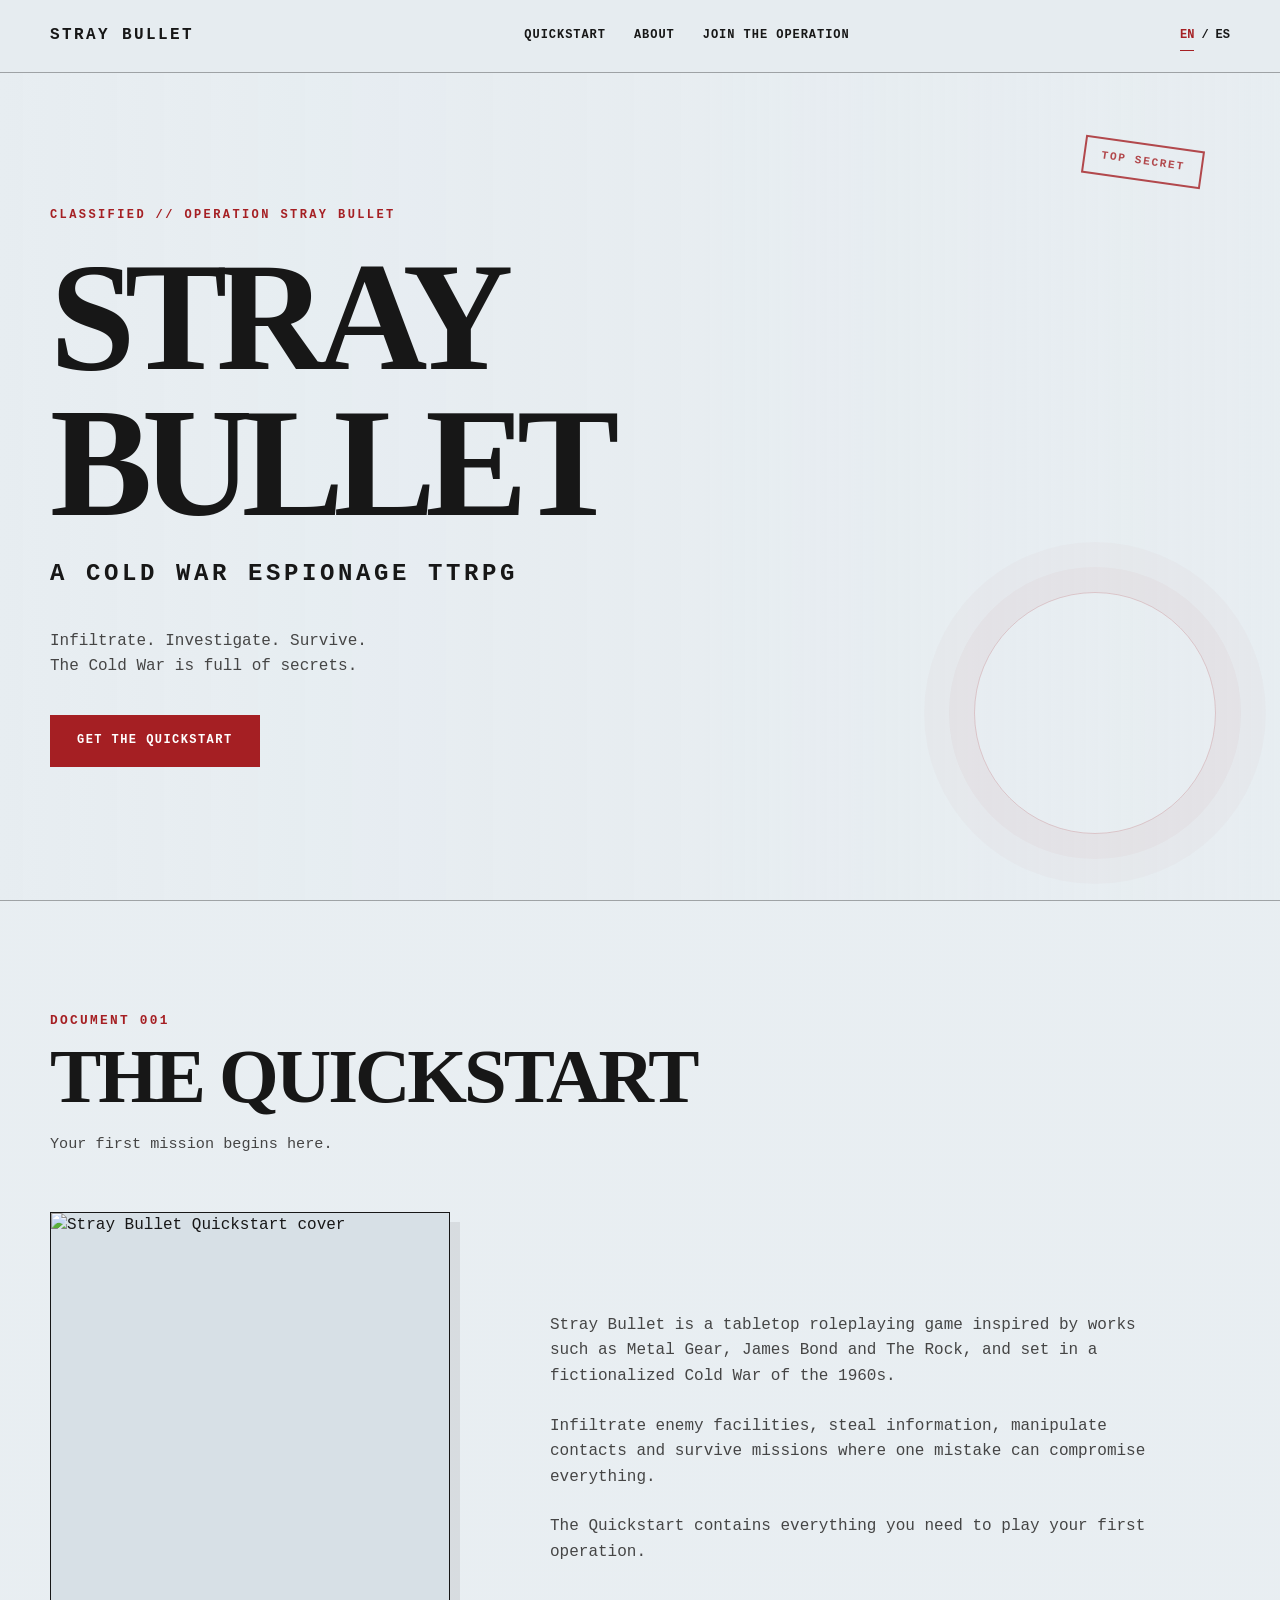
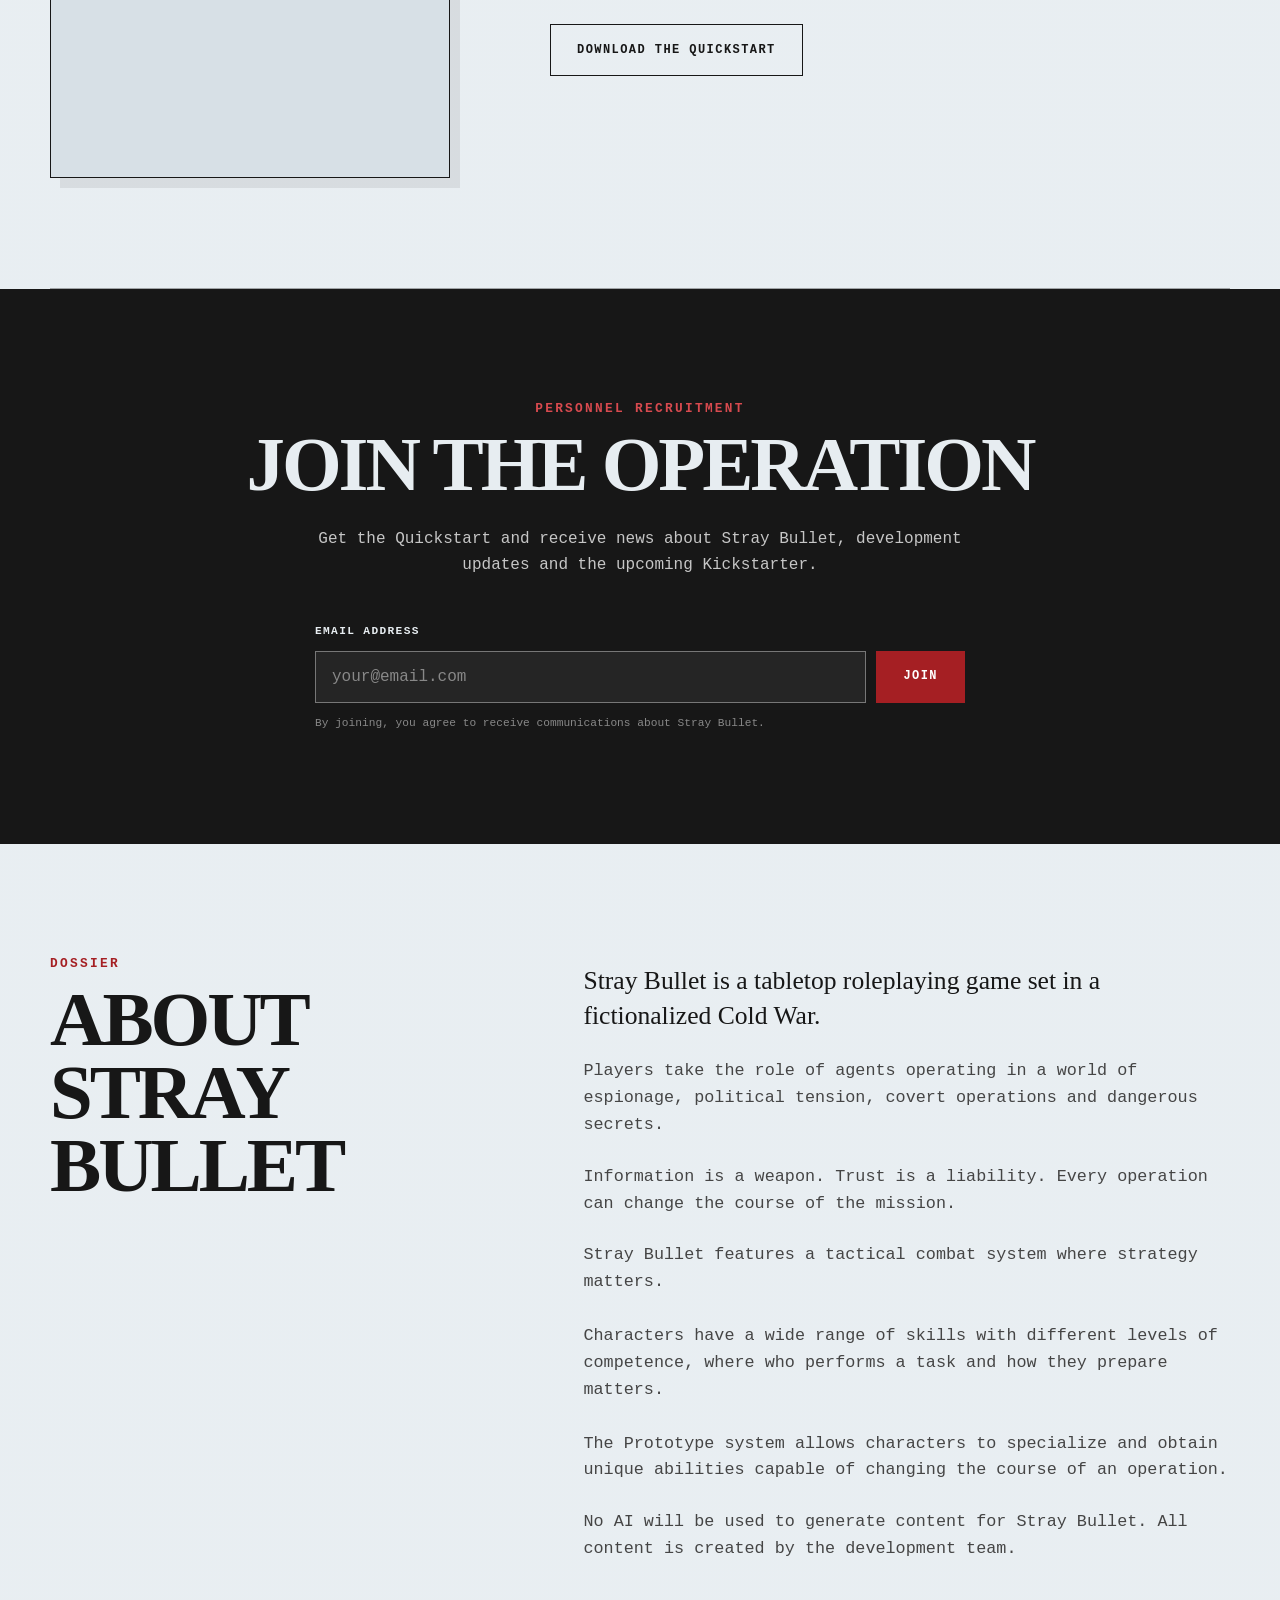
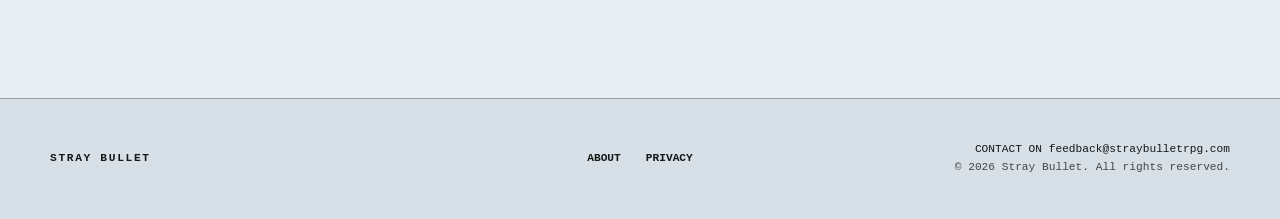
==== commit 90fd2868: "new covers added" ====
--- a/index.html
+++ b/index.html
@@ -171,7 +171,7 @@
                 <div class="quickstart-cover">
 
                     <img id="quickstart-cover"
-                         src="images/portada_sb_ingles.png"
+                         src="images/portada2_sb_ingles.png"
                          alt="Stray Bullet Quickstart cover">
 
                 </div>
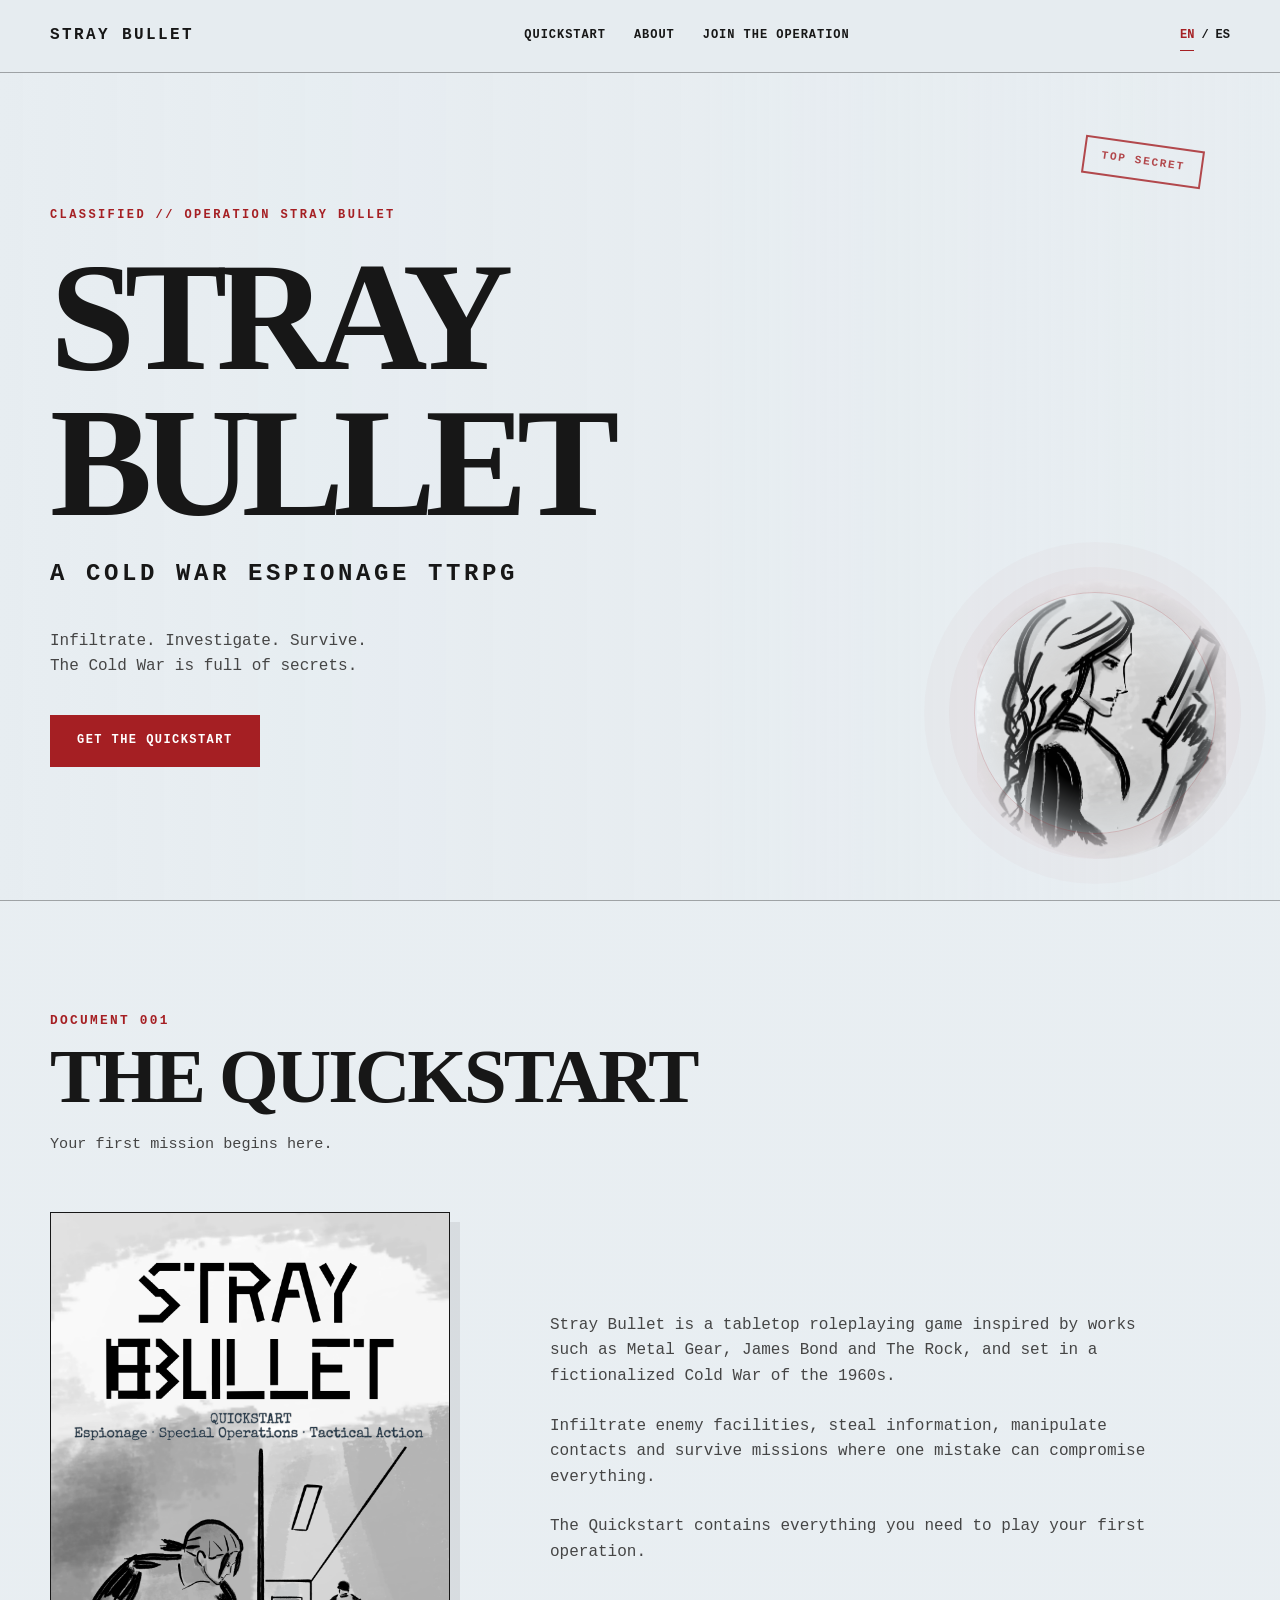
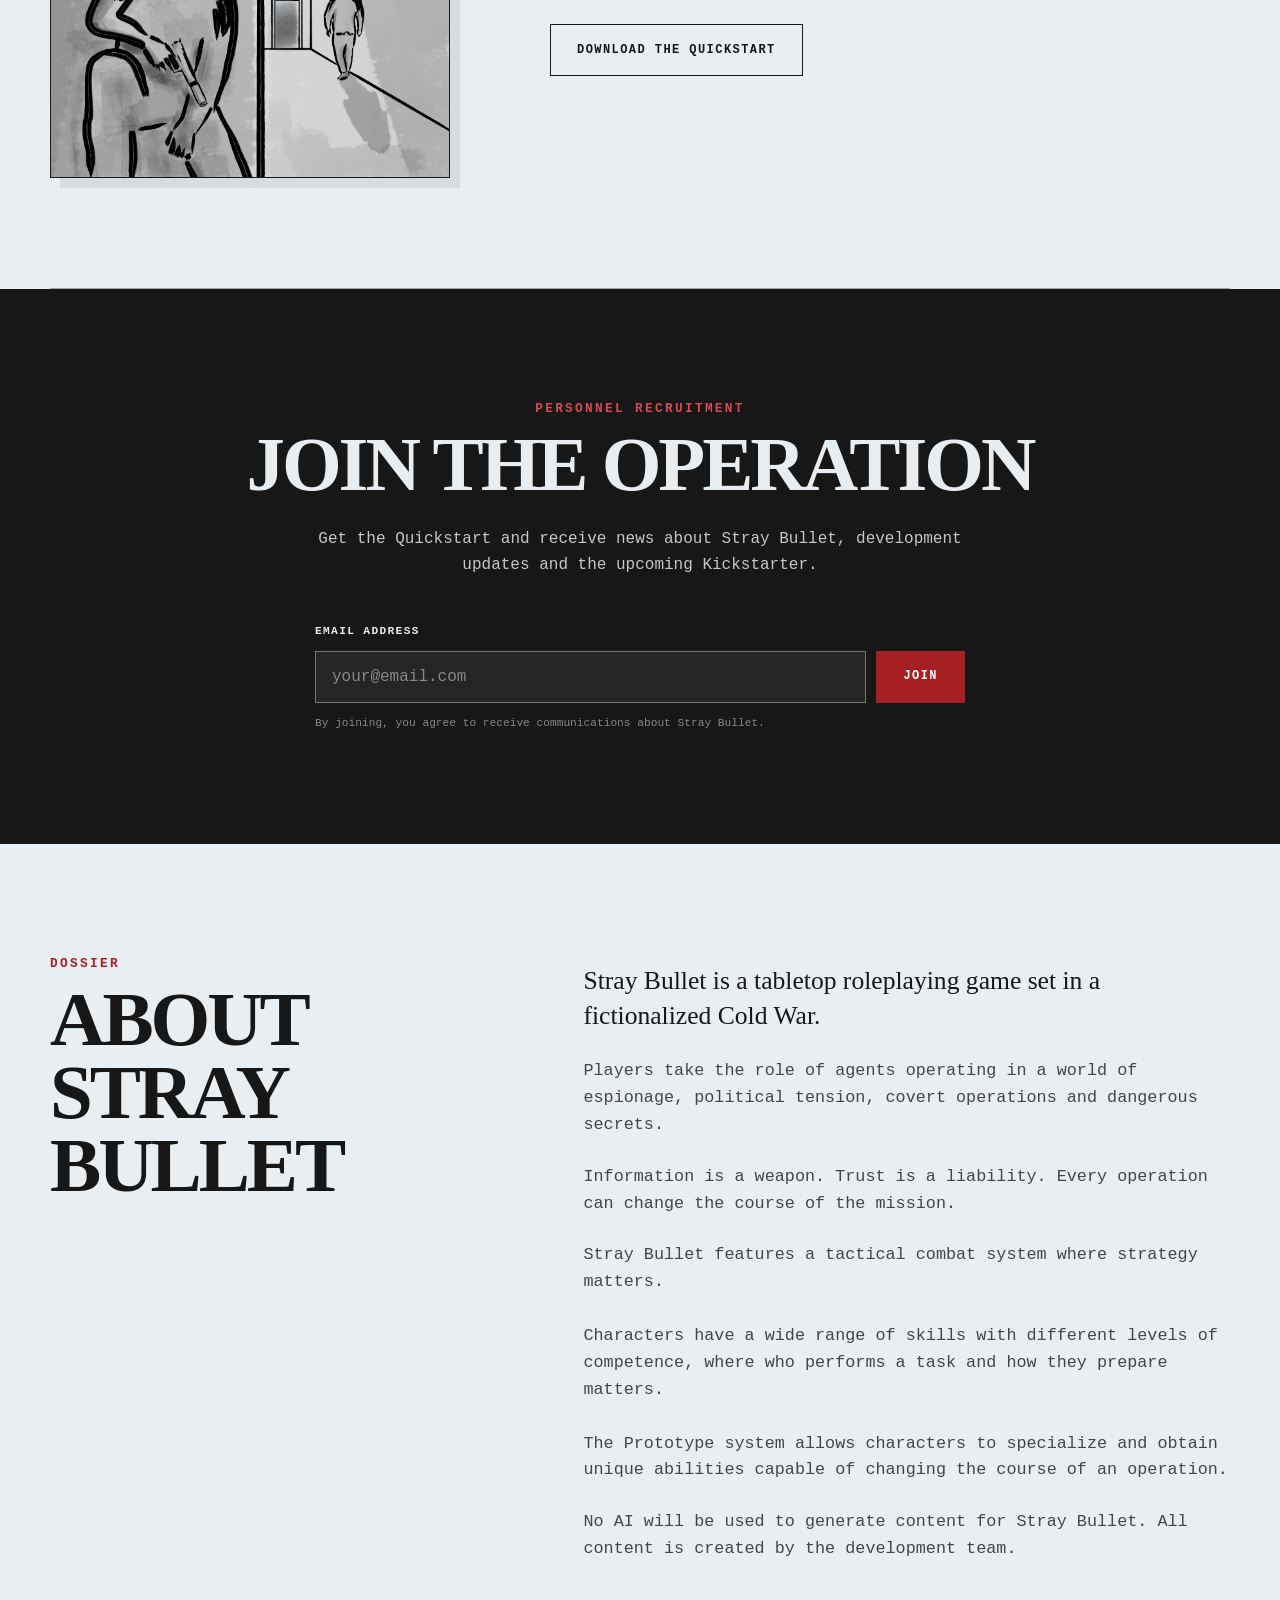
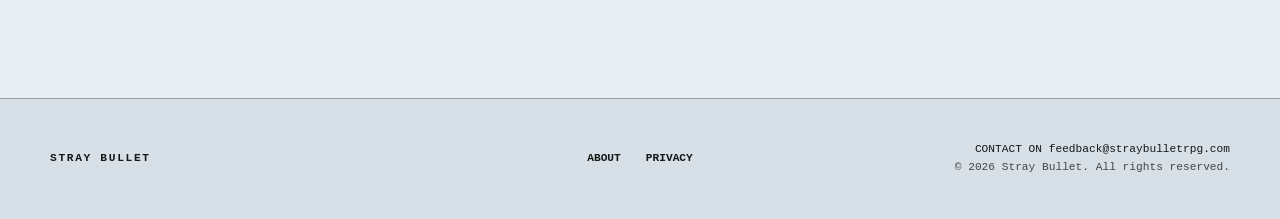
==== commit 10db8c45: "Logo added" ====
--- a/index.html
+++ b/index.html
@@ -114,7 +114,9 @@
                     STRAY BULLET
                 </h1>
 
-
+                <div class="hero-watermark">
+                    <img src="images/LogoWithoutLetters.png" alt="">
+                </div>
                 <p class="hero-subtitle">
                     A COLD WAR ESPIONAGE TTRPG
                 </p>
--- a/style.css
+++ b/style.css
@@ -329,7 +329,6 @@
         height: 100%;
         object-fit: cover;
     }
-
 .quickstart-text {
     max-width: 620px;
 }
@@ -340,7 +339,30 @@
         font-size: 1rem;
     }
 
-
+.hero-watermark {
+    position: absolute;
+    width: 280px;
+    height: 280px;
+    right: 3%;
+    bottom: 5%;
+    display: flex;
+    align-items: center;
+    justify-content: center;
+    border-radius: 50%;
+    overflow: hidden;
+    pointer-events: none;
+    z-index: 0;
+}
+
+    .hero-watermark img {
+        width: 100%;
+        height: 100%;
+        object-fit: contain;
+        object-position: center;
+        mix-blend-mode: multiply;
+        -webkit-mask-image: radial-gradient( circle at center, black 0%, black 35%, rgba(0, 0, 0, 0.7) 52%, transparent 75% );
+        mask-image: radial-gradient( circle at center, black 0%, black 35%, rgba(0, 0, 0, 0.7) 52%, transparent 75% );
+    }
 /* =========================================================
    NEWSLETTER
    ========================================================= */
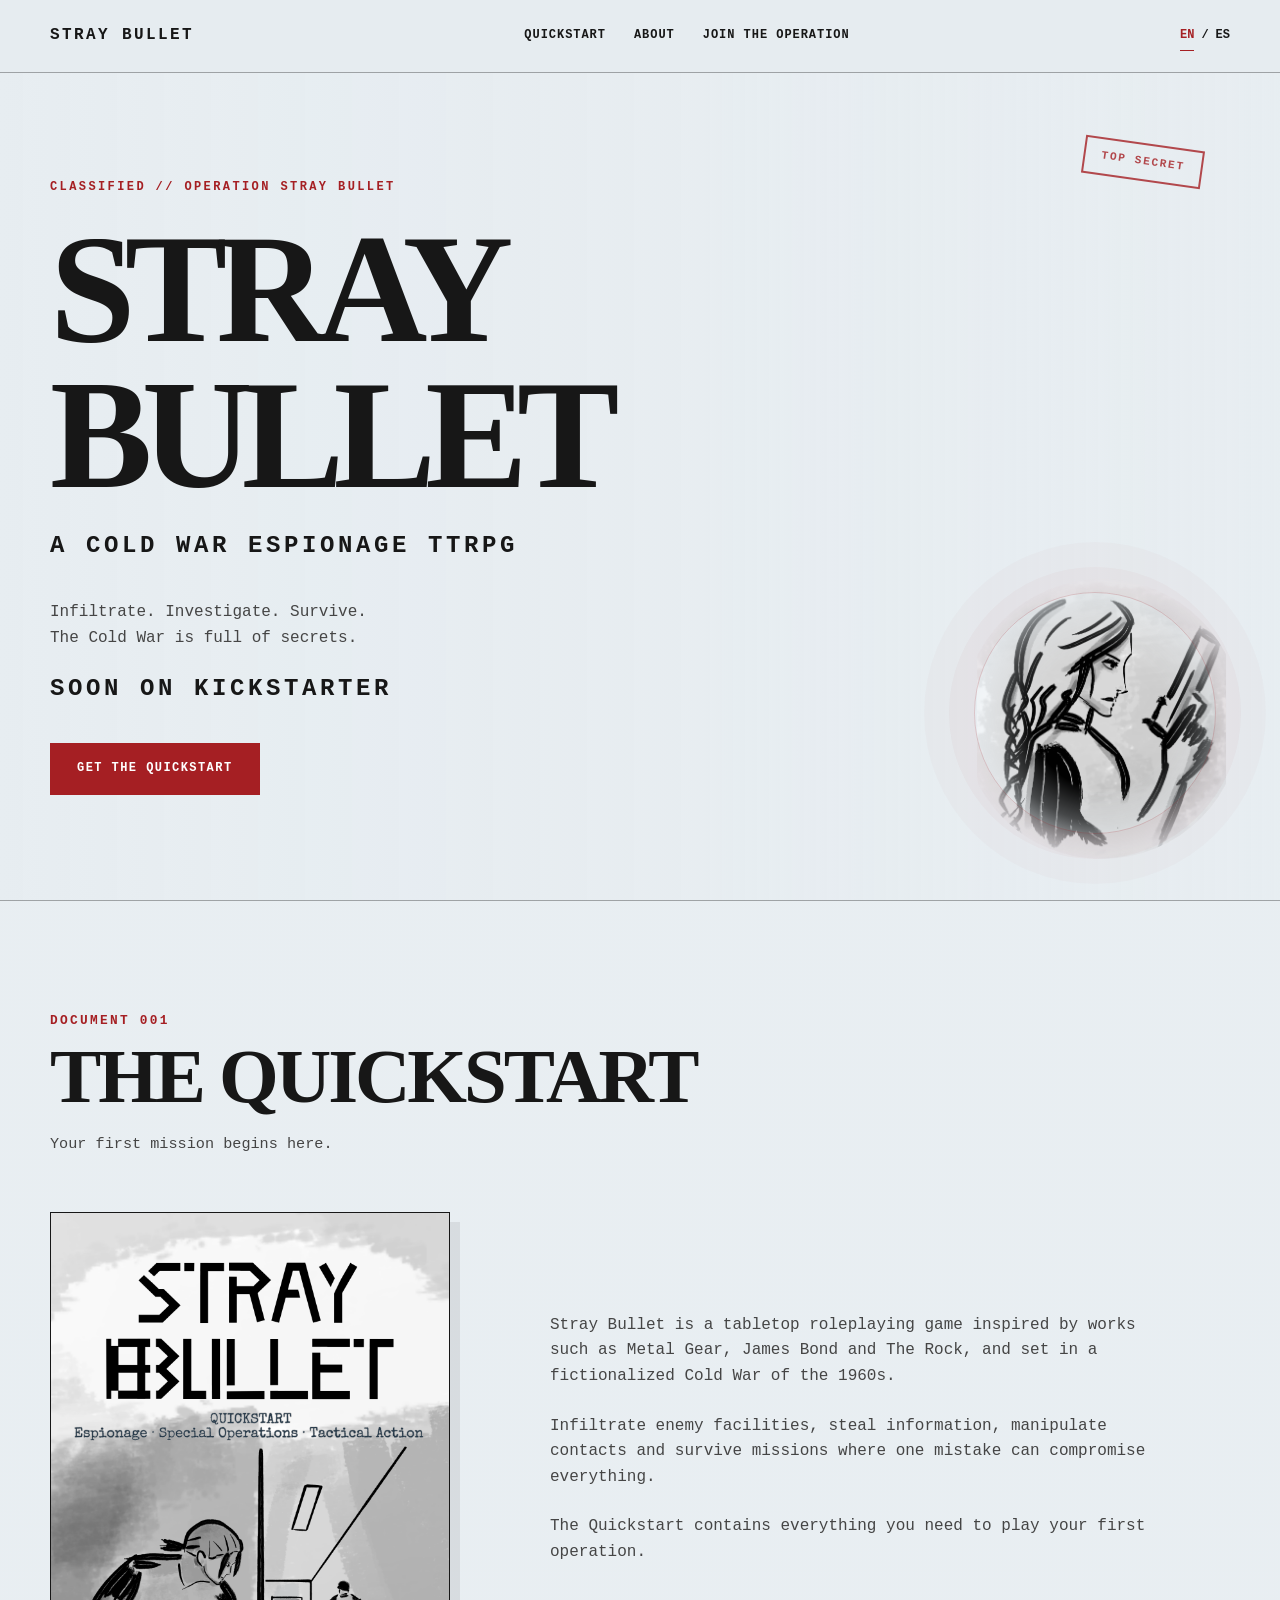
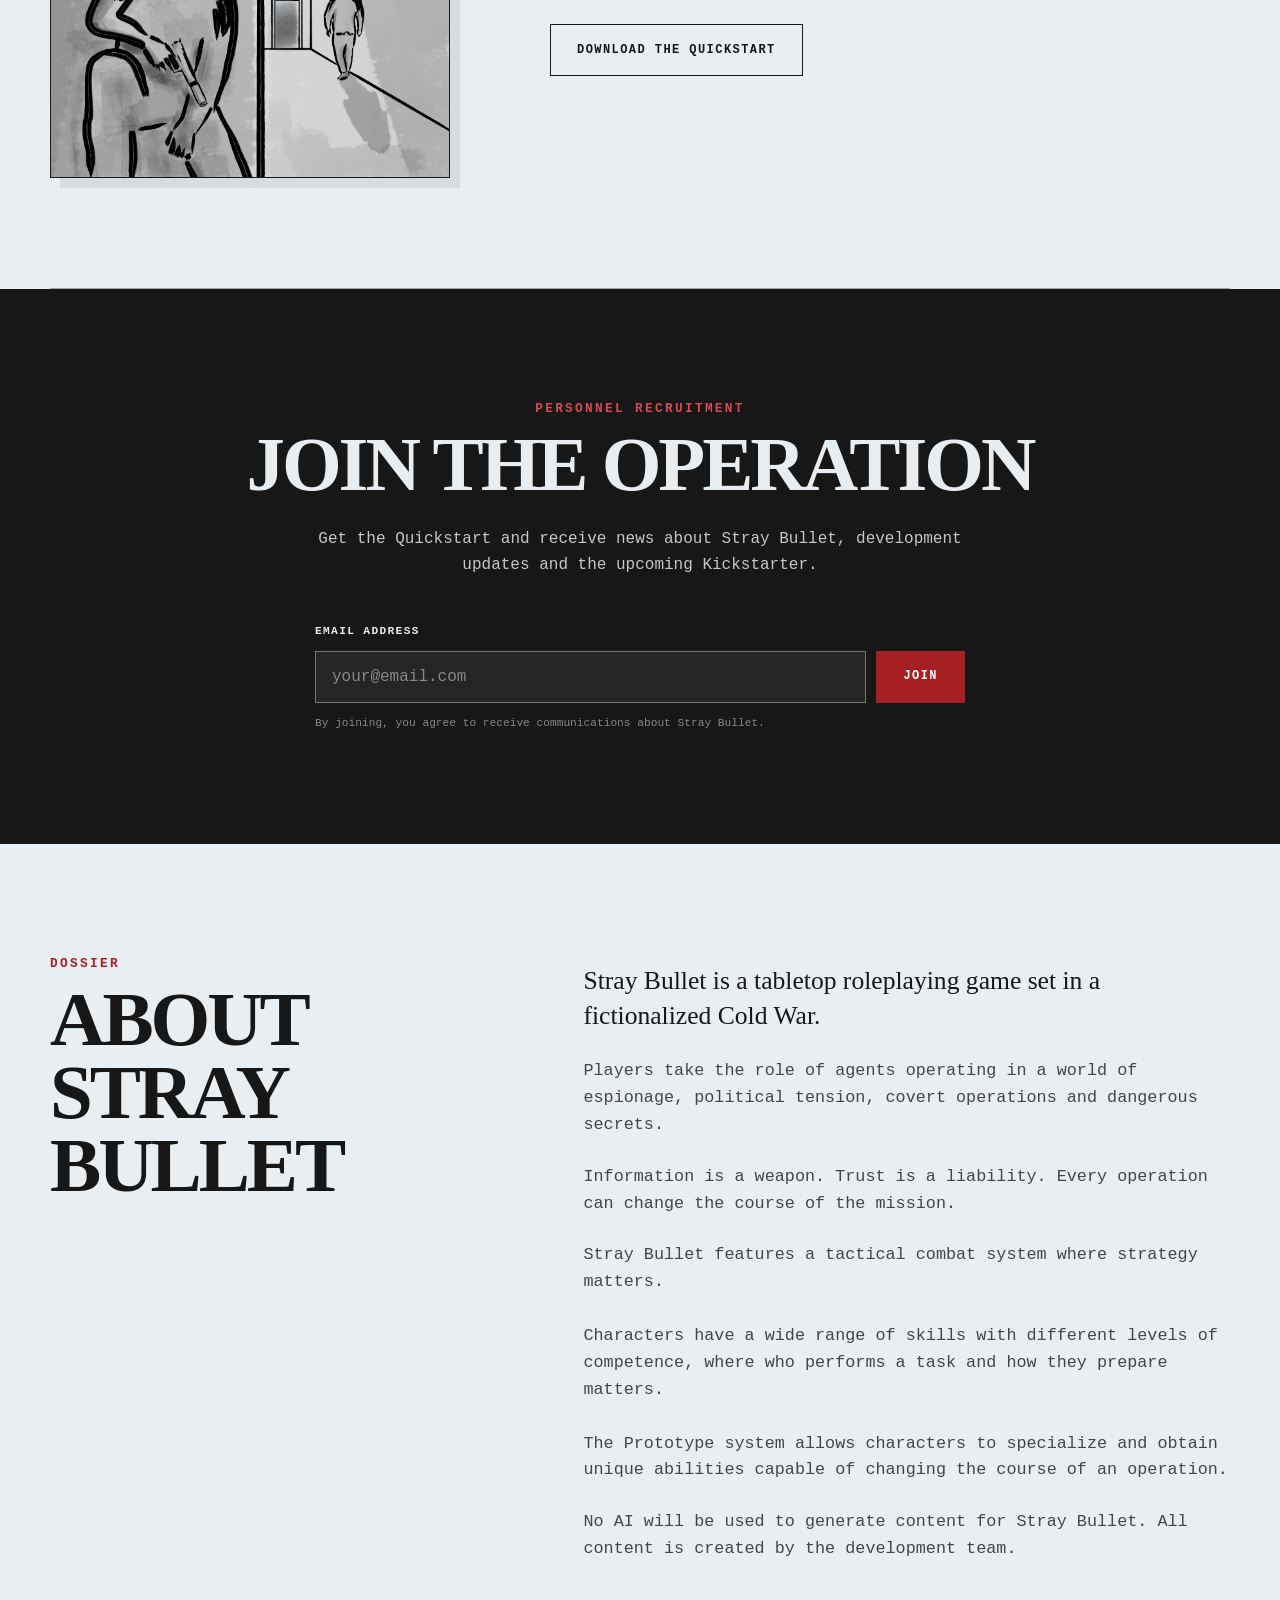
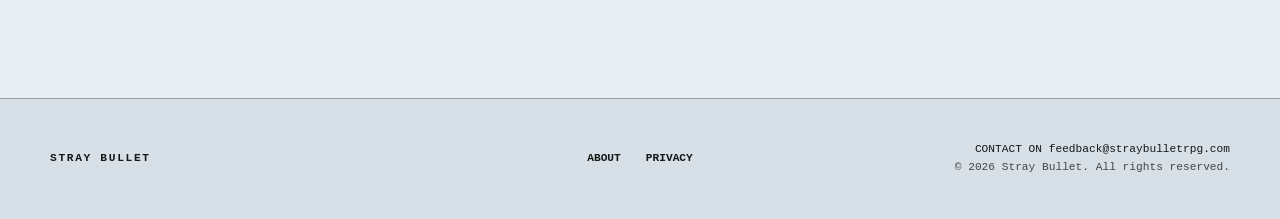
==== commit da330c4f: "kickstarter message added" ====
--- a/index.html
+++ b/index.html
@@ -128,6 +128,9 @@
                     The Cold War is full of secrets.
                 </p>
 
+                <p class="hero-subtitle">
+                    SOON ON KICKSTARTER
+                </p>
 
                 <a href="#quickstart"
                    class="button button-primary">
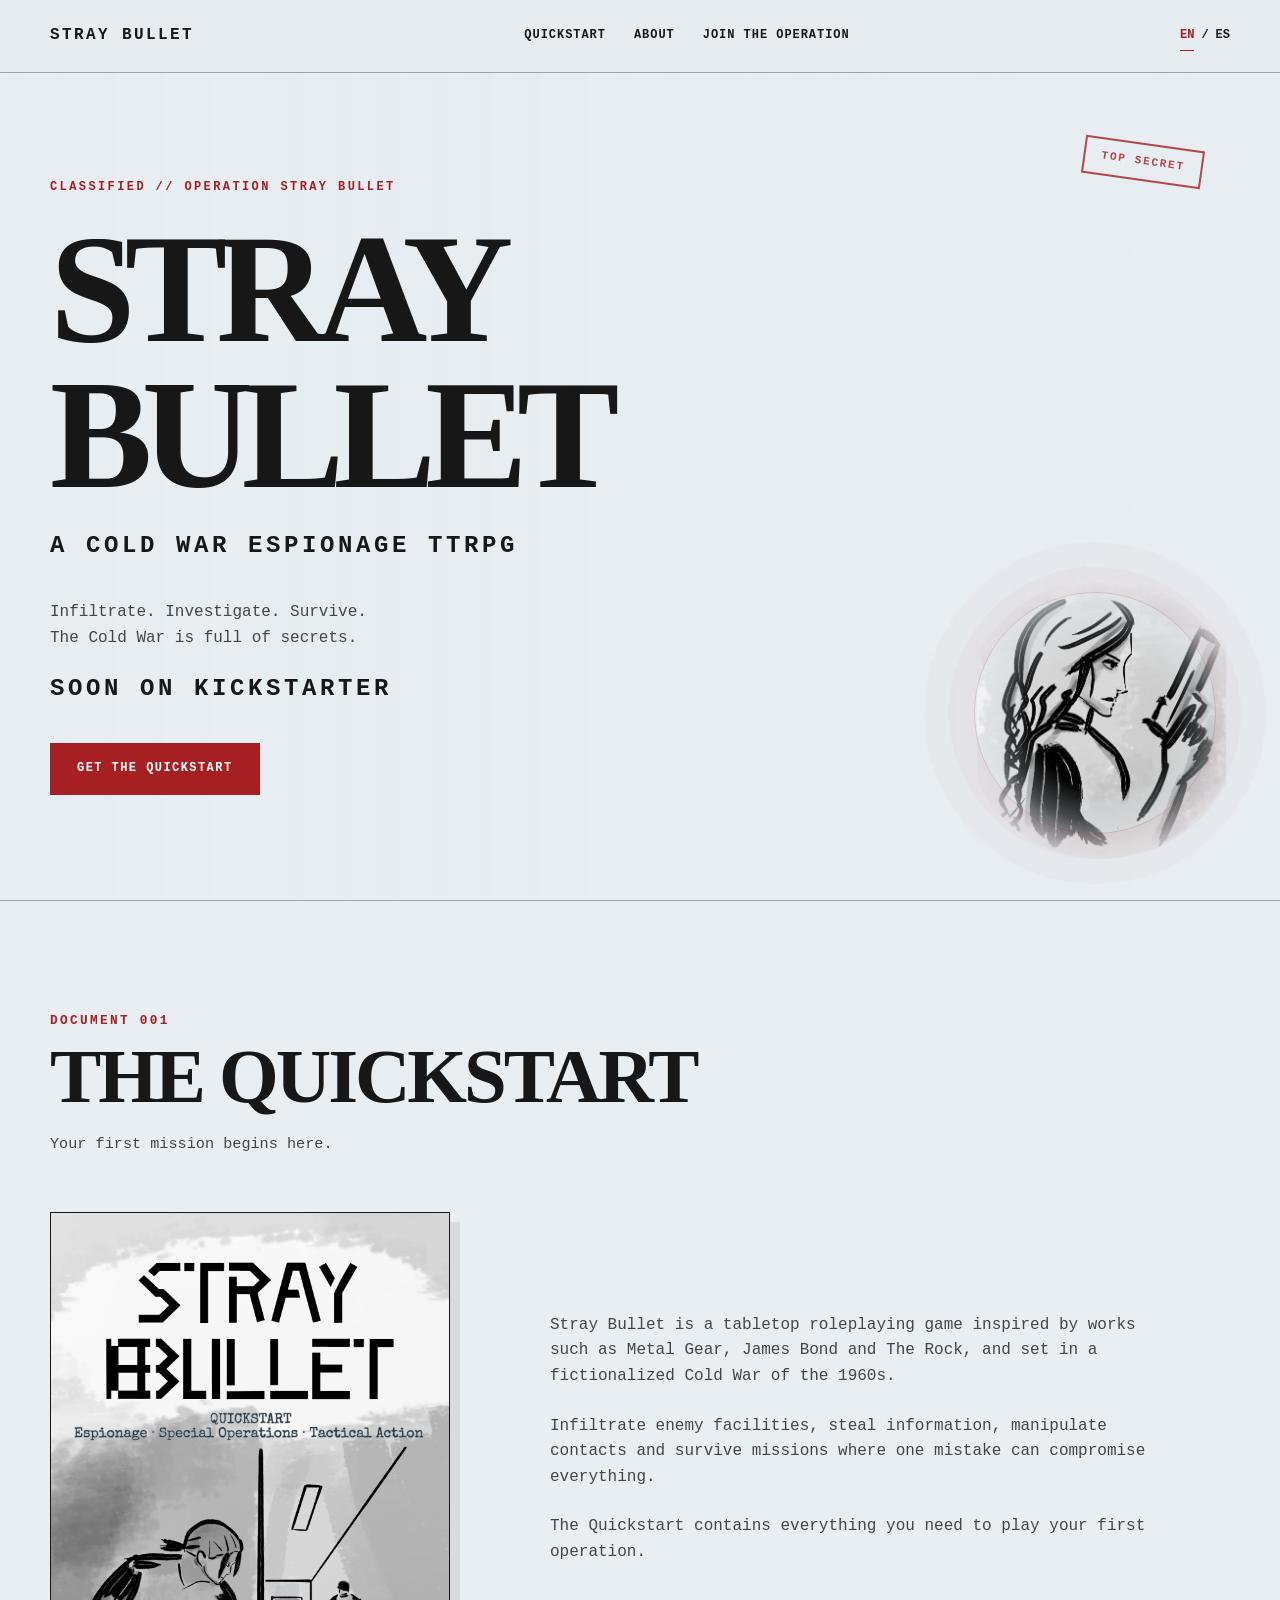
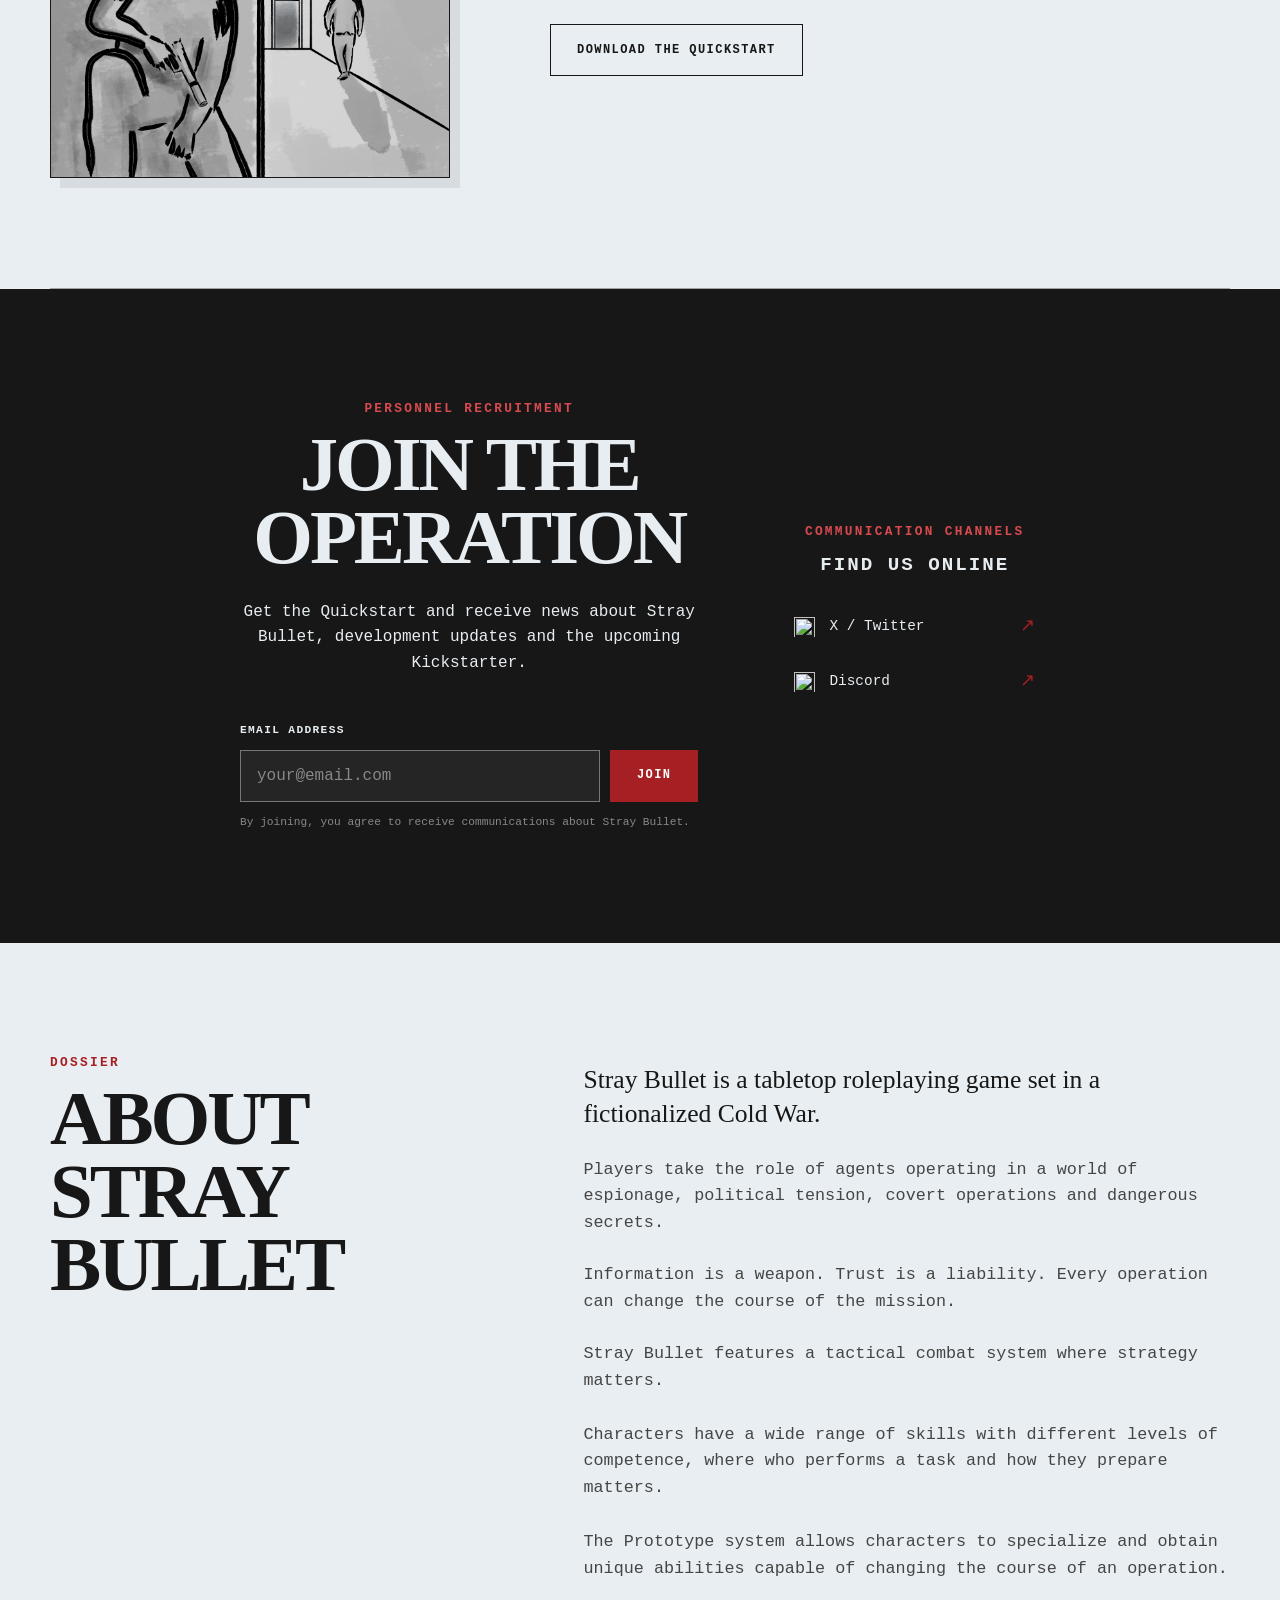
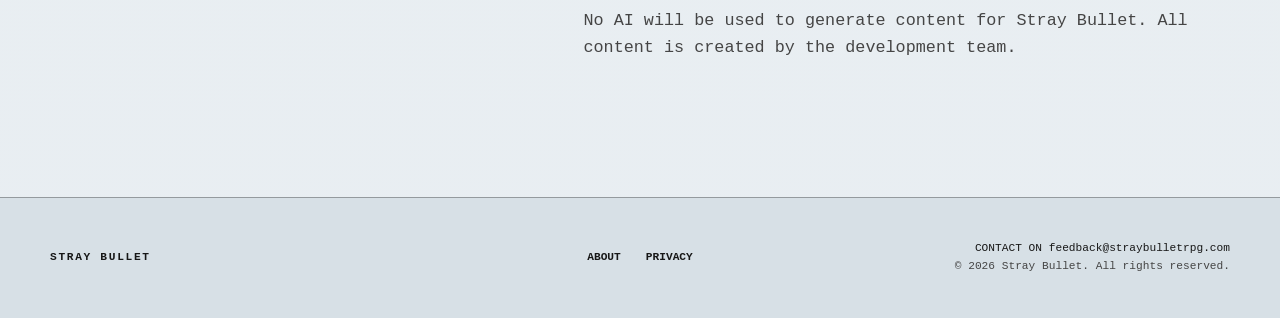
==== commit d6a803bb: "Added communication channels" ====
--- a/index.html
+++ b/index.html
@@ -98,8 +98,8 @@
 
 
         <!-- =================================================
-             HERO
-        ================================================== -->
+         HERO
+    ================================================== -->
 
         <section class="hero">
 
@@ -144,8 +144,8 @@
 
 
         <!-- =================================================
-             QUICKSTART
-        ================================================== -->
+         QUICKSTART
+    ================================================== -->
 
         <section id="quickstart"
                  class="section quickstart">
@@ -220,64 +220,143 @@
 
 
         <!-- =================================================
-             NEWSLETTER
-        ================================================== -->
-
-        <section id="newsletter"
-                 class="section newsletter">
+         NEWSLETTER
+    ================================================== -->
+
+
+
+        <section id="newsletter" class="section newsletter">
 
             <div class="newsletter-inner">
 
-
-                <p class="section-label">
-                    PERSONNEL RECRUITMENT
-                </p>
-
-
-                <h2>
-                    JOIN THE OPERATION
-                </h2>
-
-
-                <p>
-                    Get the Quickstart and receive news about
-                    Stray Bullet, development updates and the
-                    upcoming Kickstarter.
-                </p>
-
-
-
-                <form class="newsletter-form">
-
-                    <label for="email">
-                        EMAIL ADDRESS
-                    </label>
-
-
-                    <div class="form-row">
-
-                        <input type="email"
-                               id="email"
-                               name="email"
-                               placeholder="your@email.com"
-                               required>
-
-
-                        <button type="submit"
-                                class="button button-primary">
-                            JOIN
-                        </button>
+                <!-- LEFT COLUMN: NEWSLETTER -->
+
+                <div class="newsletter-content">
+
+                    <p class="section-label">
+                        PERSONNEL RECRUITMENT
+                    </p>
+
+                    <h2>
+                        JOIN THE OPERATION
+                    </h2>
+
+                    <p>
+                        Get the Quickstart and receive news about
+                        Stray Bullet, development updates and the
+                        upcoming Kickstarter.
+                    </p>
+
+                    <form class="newsletter-form">
+
+                        <label for="email">
+                            EMAIL ADDRESS
+                        </label>
+
+                        <div class="form-row">
+
+                            <input type="email"
+                                   id="email"
+                                   name="email"
+                                   placeholder="your@email.com"
+                                   required>
+
+                            <button type="submit"
+                                    class="button button-primary">
+                                JOIN
+                            </button>
+
+                        </div>
+
+                        <small>
+                            By joining, you agree to receive communications
+                            about Stray Bullet.
+                        </small>
+
+                        <p id="newsletter-message"
+                           aria-live="polite"></p>
+
+                    </form>
+
+                </div>
+
+
+                <!-- RIGHT COLUMN: SOCIAL NETWORKS -->
+
+                <aside class="social-panel">
+
+                    <p class="section-label">
+                        COMMUNICATION CHANNELS
+                    </p>
+
+                    <h3>
+                        FIND US ONLINE
+                    </h3>
+
+                    <div class="social-list">
+
+                        <a href="https://x.com/StrayBulletRPG"
+                           target="_blank"
+                           rel="noopener noreferrer"
+                           class="social-link">
+
+                            <img src="https://cdn.simpleicons.org/x/ffffff"
+                                 alt=""
+                                 class="social-icon">
+
+                            <span>X / Twitter</span>
+                            <span class="social-arrow">↗</span>
+
+                        </a>
+
+
+                        <a href="https://discord.gg/6QYH5Fmn5"
+                           target="_blank"
+                           rel="noopener noreferrer"
+                           class="social-link">
+
+                            <img src="https://cdn.simpleicons.org/discord/ffffff"
+                                 alt=""
+                                 class="social-icon">
+
+                            <span>Discord</span>
+                            <span class="social-arrow">↗</span>
+
+                        </a>
+
+
+                        <!--<a href="https://youtube.com/@TU_USUARIO"
+                           target="_blank"
+                           rel="noopener noreferrer"
+                           class="social-link">
+
+                            <img src="https://cdn.simpleicons.org/youtube/ffffff"
+                                 alt=""
+                                 class="social-icon">
+
+                            <span>YouTube</span>
+                            <span class="social-arrow">↗</span>
+
+                        </a>
+
+
+                        <a href="https://instagram.com/TU_USUARIO"
+                           target="_blank"
+                           rel="noopener noreferrer"
+                           class="social-link">
+
+                            <img src="https://cdn.simpleicons.org/instagram/ffffff"
+                                 alt=""
+                                 class="social-icon">
+
+                            <span>Instagram</span>
+                            <span class="social-arrow">↗</span>
+
+                        </a>-->
 
                     </div>
 
-
-                    <small>
-                        By joining, you agree to receive communications
-                        about Stray Bullet.
-                    </small>
-                    <p id="newsletter-message" aria-live="polite"></p>
-
-                </form>
+                </aside>
 
             </div>
 
@@ -285,9 +364,10 @@
 
 
 
+
         <!-- =================================================
-             ABOUT
-        ================================================== -->
+         ABOUT
+    ================================================== -->
 
         <section id="about"
                  class="section about">
--- a/style.css
+++ b/style.css
@@ -639,3 +639,289 @@
         flex-wrap: wrap;
     }
 }
+
+
+.social-section {
+    padding: 65px 20px;
+    background: var(--paper-dark);
+}
+
+.social-container {
+    max-width: 460px;
+    margin: 0 auto;
+    border: 1px solid var(--line);
+    padding: 22px;
+    background: var(--paper);
+}
+
+.social-heading {
+    display: flex;
+    justify-content: space-between;
+    align-items: center;
+    gap: 12px;
+    padding-bottom: 14px;
+    border-bottom: 2px solid var(--red);
+}
+
+    .social-heading h2 {
+        font-size: 1.1rem;
+        margin: 0;
+        letter-spacing: 2px;
+    }
+
+    .social-heading span {
+        color: var(--red);
+        font-size: 0.65rem;
+        font-weight: bold;
+    }
+
+.social-link {
+    display: flex;
+    align-items: center;
+    gap: 14px;
+    padding: 15px 5px;
+    color: var(--ink);
+    text-decoration: none;
+    border-bottom: 1px solid var(--line);
+    transition: background 0.2s ease;
+}
+
+    .social-link:last-child {
+        border-bottom: none;
+    }
+
+    .social-link:hover {
+        background: var(--paper-dark);
+    }
+
+.social-icon {
+    width: 38px;
+    height: 38px;
+    display: flex;
+    align-items: center;
+    justify-content: center;
+    background: var(--ink);
+    color: white;
+    font-size: 21px;
+    font-weight: bold;
+    flex-shrink: 0;
+}
+
+    .social-icon.discord {
+        background: #5865F2;
+    }
+
+    .social-icon.youtube {
+        background: #a51f23;
+    }
+
+.social-info {
+    display: flex;
+    flex-direction: column;
+    flex: 1;
+    gap: 3px;
+}
+
+    .social-info strong {
+        font-size: 0.9rem;
+    }
+
+    .social-info small {
+        color: var(--ink-light);
+        font-size: 0.75rem;
+    }
+
+.social-arrow {
+    font-size: 1.1rem;
+    color: var(--red);
+}
+
+/* NEWSLETTER TWO-COLUMN LAYOUT */
+
+.newsletter-inner {
+    display: grid;
+    grid-template-columns: 1.6fr 1fr;
+    gap: 55px;
+    align-items: center;
+}
+
+.newsletter-content {
+    min-width: 0;
+}
+
+/* NEWSLETTER TWO-COLUMN LAYOUT */
+
+.newsletter-inner {
+    display: grid;
+    grid-template-columns: 1.6fr 1fr;
+    gap: 55px;
+    align-items: center;
+}
+
+.newsletter-content {
+    min-width: 0;
+}
+
+/* SOCIAL PANEL */
+
+.social-panel {
+    padding-left: 35px;
+    border-left: 1px solid var(--line);
+    color: inherit;
+}
+
+    .social-panel .section-label {
+        margin-bottom: 8px;
+    }
+
+    .social-panel h3 {
+        margin: 0 0 18px;
+        font-size: 1.2rem;
+        letter-spacing: 2px;
+        color: inherit;
+    }
+
+.social-list {
+    display: flex;
+    flex-direction: column;
+}
+
+.social-link {
+    display: flex;
+    align-items: center;
+    gap: 14px;
+    padding: 13px 5px;
+    border-bottom: 1px solid var(--line);
+    color: inherit;
+    text-decoration: none;
+    font-size: 0.9rem;
+    transition: background 0.2s ease;
+}
+
+    .social-link:last-child {
+        border-bottom: none;
+    }
+
+    .social-link:hover {
+        background: rgba(255, 255, 255, 0.07);
+    }
+
+.social-icon {
+    width: 21px;
+    height: 21px;
+    object-fit: contain;
+    flex-shrink: 0;
+}
+
+.social-arrow {
+    margin-left: auto;
+    color: var(--red);
+    font-size: 1.1rem;
+}
+
+/* RESPONSIVE */
+
+@media (max-width: 700px) {
+
+    .newsletter-inner {
+        grid-template-columns: 1fr;
+        gap: 35px;
+    }
+
+    .social-panel {
+        padding-left: 0;
+        padding-top: 25px;
+        border-left: none;
+        border-top: 1px solid var(--line);
+    }
+}
+
+
+
+/* NEWSLETTER TWO-COLUMN LAYOUT */
+
+.newsletter-inner {
+    display: grid;
+    grid-template-columns: 1.6fr 1fr;
+    gap: 55px;
+    align-items: center;
+}
+
+.newsletter-content {
+    min-width: 0;
+}
+
+/* SOCIAL PANEL - SAME DARK BACKGROUND */
+
+.social-panel {
+    padding: 25px 0 25px 35px;
+    background: transparent !important;
+    color: inherit;
+    border: none;
+    border-left: 1px solid var(--line);
+    box-shadow: none;
+}
+
+    .social-panel h3 {
+        margin: 0 0 18px;
+        font-size: 1.2rem;
+        letter-spacing: 2px;
+        color: inherit;
+    }
+
+.social-list {
+    display: flex;
+    flex-direction: column;
+    background: transparent;
+}
+
+.social-link {
+    display: flex;
+    align-items: center;
+    gap: 14px;
+    padding: 13px 5px;
+    border-bottom: 1px solid var(--line);
+    background: transparent;
+    color: inherit;
+    text-decoration: none;
+    font-size: 0.9rem;
+    transition: background 0.2s ease;
+}
+
+    .social-link:last-child {
+        border-bottom: none;
+    }
+
+    .social-link:hover {
+        background: rgba(255, 255, 255, 0.07);
+    }
+
+.social-icon {
+    width: 21px;
+    height: 21px;
+    object-fit: contain;
+    flex-shrink: 0;
+}
+
+.social-arrow {
+    margin-left: auto;
+    color: var(--red);
+    font-size: 1.1rem;
+}
+
+/* RESPONSIVE */
+
+@media (max-width: 700px) {
+
+    .newsletter-inner {
+        grid-template-columns: 1fr;
+        gap: 30px;
+    }
+
+    .social-panel {
+        padding: 25px 0 0;
+        border-left: none;
+        border-top: 1px solid var(--line);
+    }
+}
+
